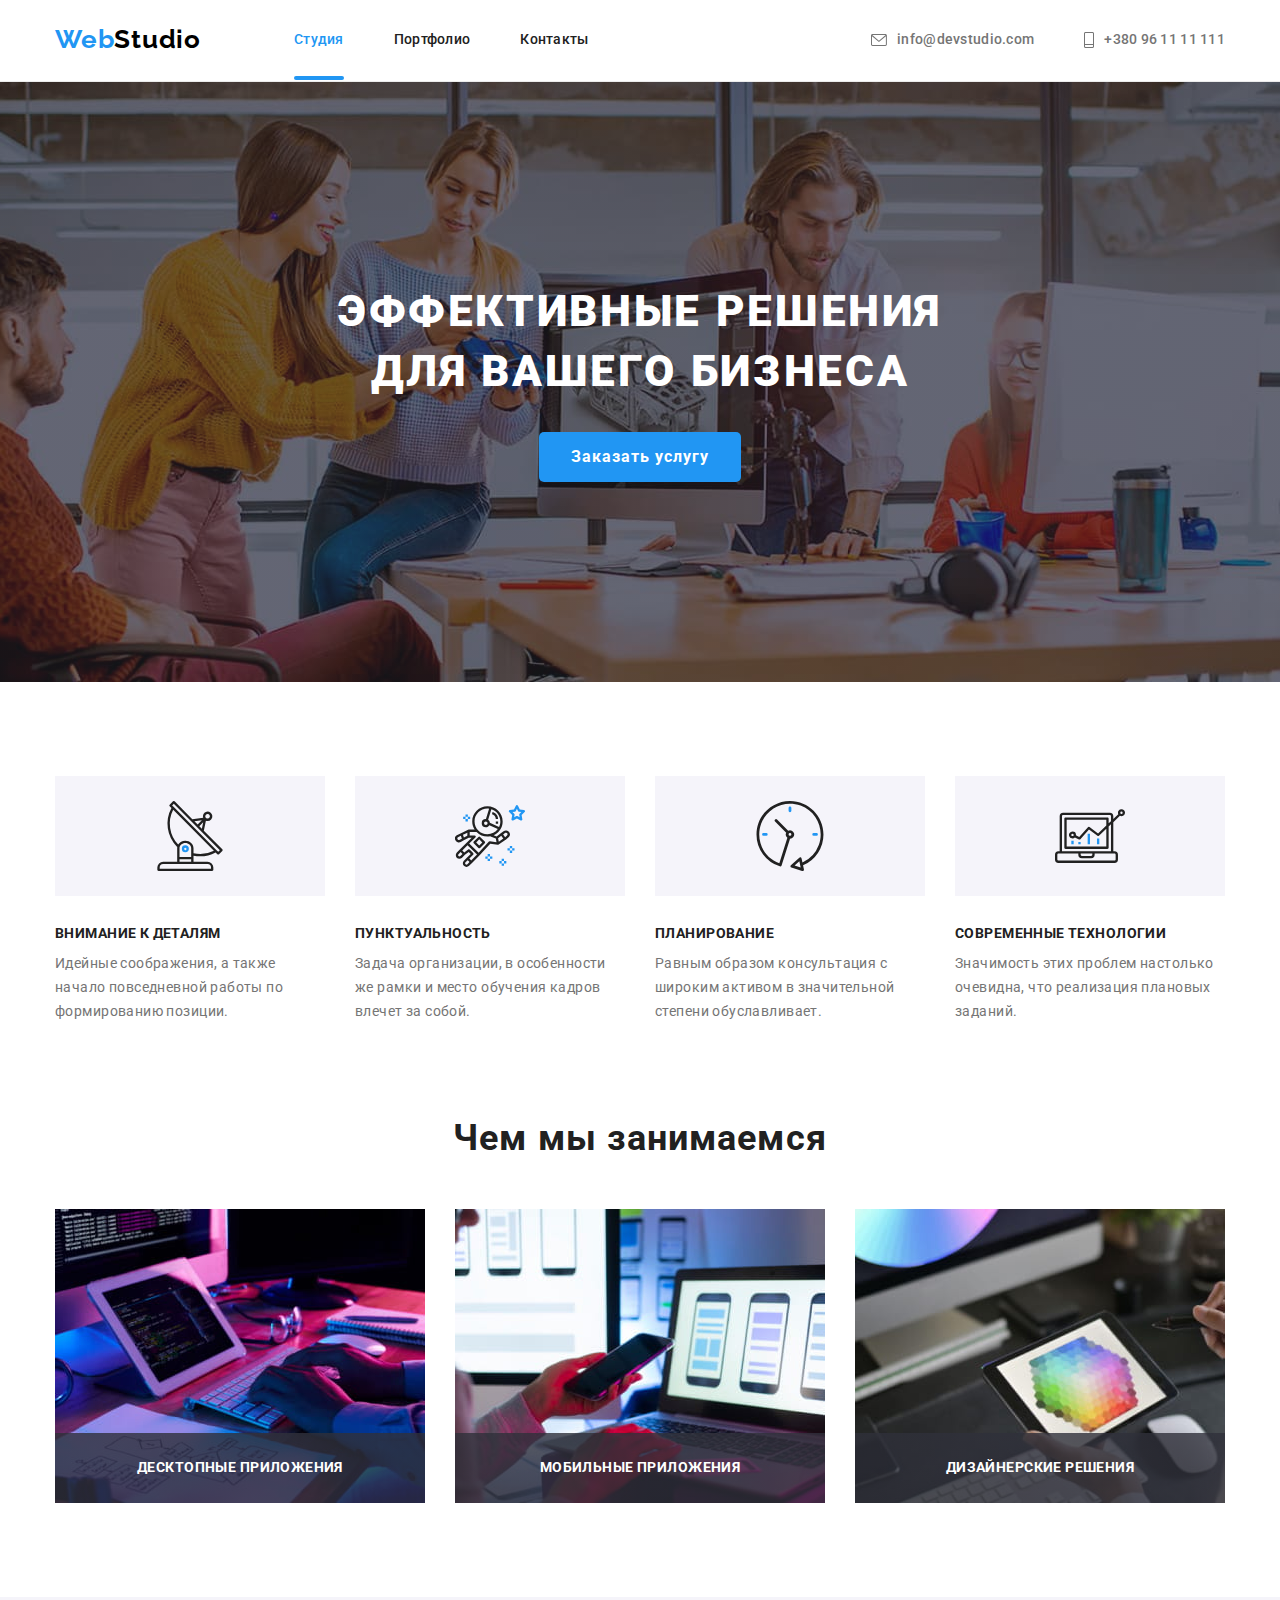
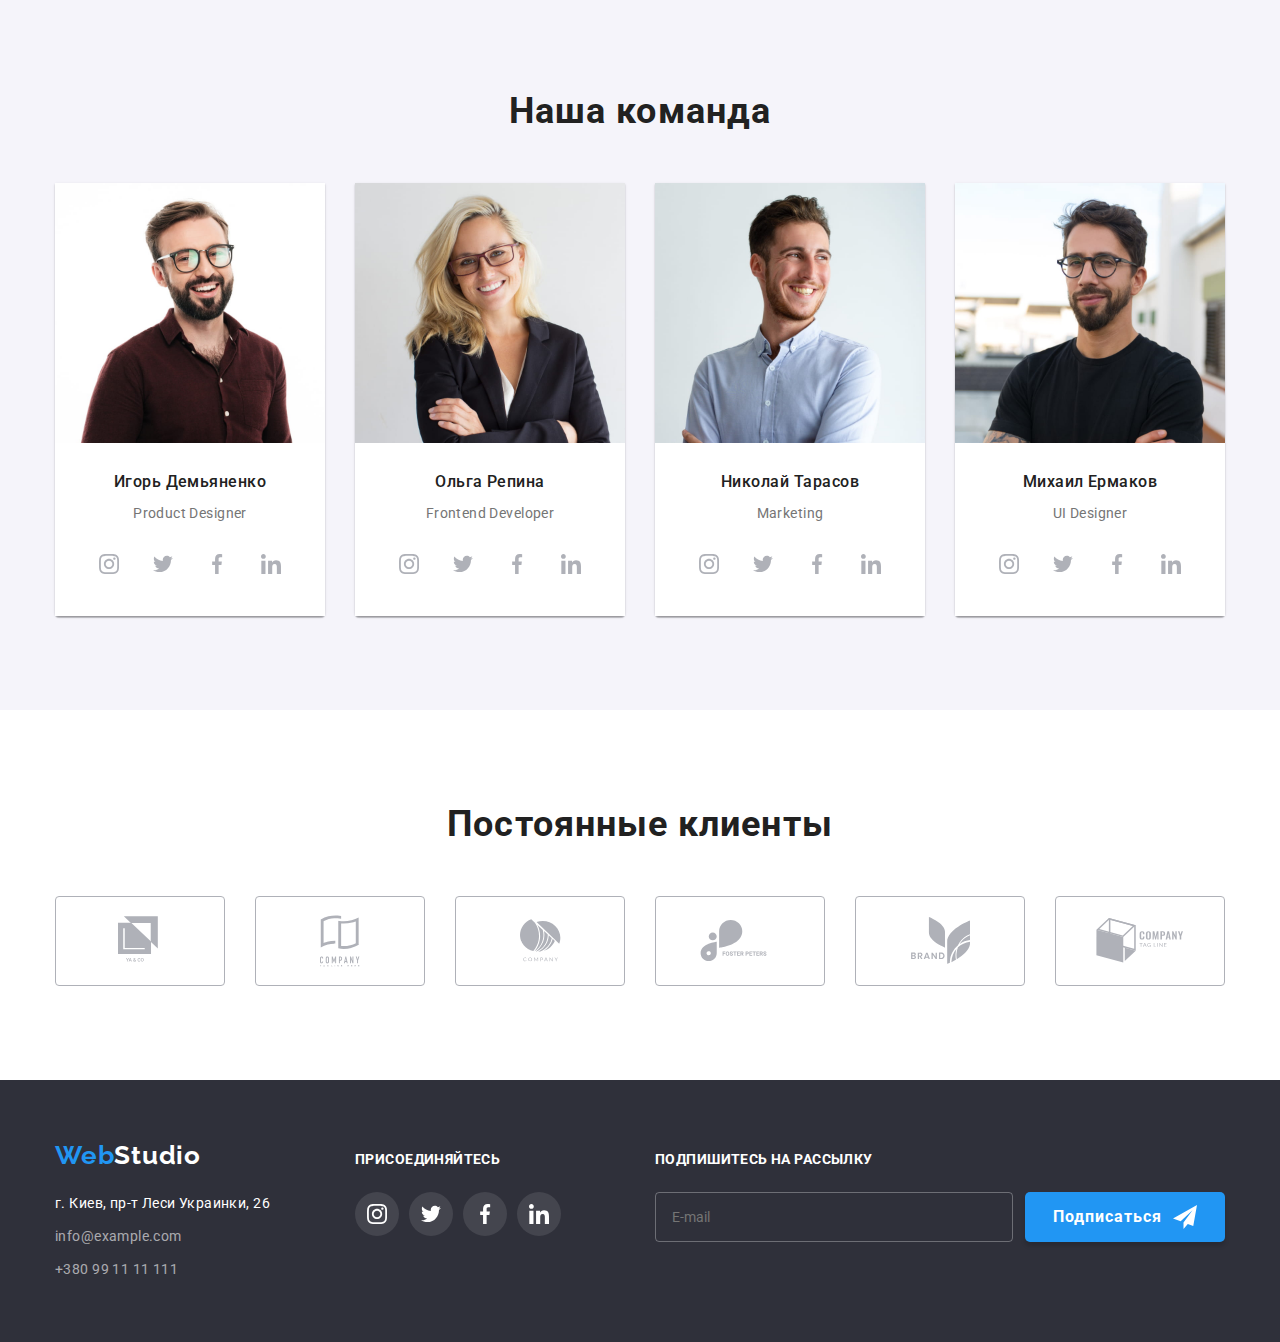
==== index.html @ bf6fe9ce "ДЗ-7" ====
<!DOCTYPE html>
<html lang="ru">
    <head>
        <meta charset="UTF-8" />
        <meta http-equiv="X-UA-Compatible" content="IE=edge" />
        <meta name="viewport" content="width=device-width, initial-scale=1.0" />
        <title>WebStudio</title>
        <link rel="preconnect" href="https://fonts.gstatic.com" />
        <link rel="stylesheet" href="https://fonts.googleapis.com/css2?family=Raleway:wght@700&family=Roboto:wght@400;500;700;900&display=swap" />
        <link rel="stylesheet" href="https://cdnjs.cloudflare.com/ajax/libs/modern-normalize/0.2.0/modern-normalize.min.css" />
        <link rel="stylesheet" href="./css/styles.css" />
    </head>

    <body class="main-content">
        <!--Навигация-->
        <header class="header-line">
            <div class="container">
                <nav class="navigation">
                    <a class="logo-link link" href="./index.html"><span class="blue-logo">Web</span><span class="black-logo">Studio</span></a>
                    <ul class="nav-list list">
                        <li class="nav-item"><a class="nav-link active-studio link" href="./index.html">Студия</a></li>
                        <li class="nav-item"><a class="nav-link link" href="./portfolio.html">Портфолио</a></li>
                        <li class="nav-item"><a class="nav-link link" href="">Контакты</a></li>
                    </ul>
                
                    <ul class="contact-list list">
                        <li class="contact-item"><a class="link icon-link" href="mailto:info@devstudio.com"><svg class="icon-mail"><use href="./css/symbol-defs.svg#icon-mail"></use></svg>info@devstudio.com</a></li>
                        <li class="contact-item"><a class="link icon-link" href="tel:+380961111111"><svg class="icon-tel icon"><use href="./css/symbol-defs.svg#icon-telephone"></use></svg>+380 96 11 11 111</a></li>
                    </ul>
                </nav>
            </div>
        </header>

        <main>
            <!--Герой-->
            <section class="hero-section">
                <div class="container">
                    <h1 class="main-title">
                        ЭФФЕКТИВНЫЕ РЕШЕНИЯ <br />
                        ДЛЯ ВАШЕГО БИЗНЕСА
                    </h1>
                    <button type="button" data-modal-open class="order-button button">Заказать услугу</button>
                </div>
            </section>

            <!--Особенности-->
            <section class="features-section">
                <h2 class="visually-hidden">Особенности</h2>
                <div class="container">                  
                    <ul class="features-list list grid">
                        <li class="grid-item features-item">
                            <h3 class="features-title title">Внимание к деталям</h3>
                            <p>Идейные соображения, а также начало повседневной работы по формированию позиции.</p>
                        </li>
                        <li class="grid-item features-item">
                            <h3 class="features-title title">Пунктуальность</h3>
                            <p>Задача организации, в особенности же рамки и место обучения кадров влечет за собой.</p>
                        </li>
                        <li class="grid-item features-item">
                            <h3 class="features-title title">Планирование</h3>
                            <p>Равным образом консультация с широким активом в значительной степени обуславливает.</p>
                        </li>
                        <li class="grid-item features-item">
                            <h3 class="features-title title">Современные технологии</h3>
                            <p>Значимость этих проблем настолько очевидна, что реализация плановых заданий.</p>
                        </li>
                    </ul>
                </div>
            </section>

            <!--Чем мы занимаемся-->
            <section class="doing-section">
                <div class="container">
                    <div class="doing-block">
                        <h2 class="what-we-do-title title">Чем мы занимаемся</h2>
                        <ul class="about-list list grid">
                            <li class="grid-item about-item">
                                <a href="">
                                    <div class="doing-thumb">
                                        <img src="./images/webstudio/about-1.jpg" alt="рисунок1" width="370" />
                                        <div class="text-thumb">
                                            <p class="text-decor-thumb">десктопные приложения</p>
                                        </div>
                                    </div>
                                </a>
                            </li>
                            <li class="grid-item about-item">
                                <a href="">
                                    <div class="doing-thumb">
                                        <img src="./images/webstudio/about-2.jpg" alt="рисунок2" width="370" />
                                        <div class="text-thumb">
                                            <p class="text-decor-thumb">мобильные приложения</p>
                                        </div>
                                    </div>
                                </a>                               
                            </li>
                            <li class="grid-item about-item">
                                <a href="">
                                    <div class="doing-thumb">
                                        <img src="./images/webstudio/about-3.jpg" alt="рисунок3" width="370" />
                                        <div class="text-thumb">
                                            <p class="text-decor-thumb">дизайнерские решения</p>
                                        </div>
                                    </div>
                                </a>                                
                            </li>
                        </ul>
                    </div>
                </div>
            </section>

            <!--Наша команда-->
            <section class="team-section">
                <div class="container">
                    <div class="team-content">
                        <h2 class="our-team-title title">Наша команда</h2>
                        <ul class="team-list list grid">
                            <li class="grid-item team-item">
                                <img src="./images/webstudio/prod-designer.jpg" alt="Игорь Демьяненко" width="270" />
                                <div class="item-block">
                                    <h3 class="team-title position-title title">Игорь Демьяненко</h3>
                                    <p>Product Designer</p>
                                    <ul class="list team-icon">
                                        <li class="team-icon-item">
                                            <a href="" class="team-icon-link">
                                                <svg class="icon">
                                                    <use href="./css/symbol-defs.svg#icon-instagram"></use>
                                                </svg>
                                            </a>
                                        </li>
                                        <li class="team-icon-item">
                                            <a href="" class="team-icon-link">
                                                <svg class="icon">
                                                    <use href="./css/symbol-defs.svg#icon-twitter"></use>
                                                </svg>
                                            </a>
                                        </li>
                                        <li class="team-icon-item">
                                            <a href="" class="team-icon-link">
                                                <svg class="icon">
                                                    <use href="./css/symbol-defs.svg#icon-facebook"></use>
                                                </svg>
                                            </a>
                                        </li>
                                        <li class="team-icon-item">
                                            <a href="" class="team-icon-link">
                                                <svg class="icon">
                                                    <use href="./css/symbol-defs.svg#icon-linkedin"></use>
                                                </svg>
                                            </a>
                                        </li>
                                    </ul>
                                </div>
                            </li>
                            <li class="grid-item team-item">
                                <img src="./images/webstudio/fronend-dev.jpg" alt="Ольга Репина" width="270" />
                                <div class="item-block">
                                    <h3 class="team-title position-title title">Ольга Репина</h3>
                                    <p>Frontend Developer</p>
                                    <ul class="list team-icon">
                                        <li class="team-icon-item">
                                            <a href="" class="team-icon-link">
                                                <svg class="icon">
                                                    <use href="./css/symbol-defs.svg#icon-instagram"></use>
                                                </svg>
                                            </a>
                                        </li>
                                        <li class="team-icon-item">
                                            <a href="" class="team-icon-link">
                                                <svg class="icon">
                                                    <use href="./css/symbol-defs.svg#icon-twitter"></use>
                                                </svg>
                                            </a>
                                        </li>
                                        <li class="team-icon-item">
                                            <a href="" class="team-icon-link">
                                                <svg class="icon">
                                                    <use href="./css/symbol-defs.svg#icon-facebook"></use>
                                                </svg>
                                            </a>
                                        </li>
                                        <li class="team-icon-item">
                                            <a href="" class="team-icon-link">
                                                <svg class="icon">
                                                    <use href="./css/symbol-defs.svg#icon-linkedin"></use>
                                                </svg>
                                            </a>
                                        </li>
                                    </ul>
                                </div>
                            </li>
                            <li class="grid-item team-item">
                                <img src="./images/webstudio/marketting.jpg" alt="Николай Тарасов" width="270" />
                                <div class="item-block">
                                    <h3 class="team-title position-title title">Николай Тарасов</h3>
                                    <p>Marketing</p>
                                    <ul class="list team-icon">
                                        <li class="team-icon-item">
                                            <a href="" class="team-icon-link">
                                                <svg class="icon">
                                                    <use href="./css/symbol-defs.svg#icon-instagram"></use>
                                                </svg>
                                            </a>
                                        </li>
                                        <li class="team-icon-item">
                                            <a href="" class="team-icon-link">
                                                <svg class="icon">
                                                    <use href="./css/symbol-defs.svg#icon-twitter"></use>
                                                </svg>
                                            </a>
                                        </li>
                                        <li class="team-icon-item">
                                            <a href="" class="team-icon-link">
                                                <svg class="icon">
                                                    <use href="./css/symbol-defs.svg#icon-facebook"></use>
                                                </svg>
                                            </a>
                                        </li>
                                        <li class="team-icon-item">
                                            <a href="" class="team-icon-link">
                                                <svg class="icon">
                                                    <use href="./css/symbol-defs.svg#icon-linkedin"></use>
                                                </svg>
                                            </a>
                                        </li>
                                    </ul>
                                </div>
                            </li>
                            <li class="grid-item team-item">
                                <img src="./images/webstudio/ui-designer.jpg" alt="Михаил Ермаков" width="270" />
                                <div class="item-block">
                                    <h3 class="team-title position-title title">Михаил Ермаков</h3>
                                    <p>UI Designer</p>
                                    <ul class="list team-icon">
                                        <li class="team-icon-item">
                                            <a href="" class="team-icon-link">
                                                <svg class="icon">
                                                    <use href="./css/symbol-defs.svg#icon-instagram"></use>
                                                </svg>
                                            </a>
                                        </li>
                                        <li class="team-icon-item">
                                            <a href="" class="team-icon-link">
                                                <svg class="icon">
                                                    <use href="./css/symbol-defs.svg#icon-twitter"></use>
                                                </svg>
                                            </a>
                                        </li>
                                        <li class="team-icon-item">
                                            <a href="" class="team-icon-link">
                                                <svg class="icon">
                                                    <use href="./css/symbol-defs.svg#icon-facebook"></use>
                                                </svg>
                                            </a>
                                        </li>
                                        <li class="team-icon-item">
                                            <a href="" class="team-icon-link">
                                                <svg class="icon">
                                                    <use href="./css/symbol-defs.svg#icon-linkedin"></use>
                                                </svg>
                                            </a>
                                        </li>
                                    </ul>
                                </div>
                            </li>
                        </ul>
                    </div>
                </div>
            </section>

            <section class="clients-section">
                <div class="container">
                    <h2 class="clients-title title">Постоянные клиенты</h2>
                    <ul class="list clients-icon grid">
                        <li class="clients-icon-item grid-item">
                            <a href="" class="clients-icon-link link">
                                <svg class="icon icon-logo1">
                                    <use href="./css/symbol-defs.svg#icon-logo1"></use>
                                </svg>
                            </a>
                        </li>
                        <li class="clients-icon-item grid-item">
                            <a href="" class="clients-icon-link link">
                                <svg class="icon icon-logo2">
                                    <use href="./css/symbol-defs.svg#icon-logo2"></use>
                                </svg>
                            </a>
                        </li>
                        <li class="clients-icon-item grid-item">
                            <a href="" class="clients-icon-link link">
                                <svg class="icon icon-logo3">
                                    <use href="./css/symbol-defs.svg#icon-logo3"></use>
                                </svg>
                            </a>
                        </li>
                        <li class="clients-icon-item grid-item">
                            <a href="" class="clients-icon-link link">
                                <svg class="icon icon-logo4">
                                    <use href="./css/symbol-defs.svg#icon-logo4"></use>
                                </svg>
                            </a>
                        </li>
                        <li class="clients-icon-item grid-item">
                            <a href="" class="clients-icon-link link">
                                <svg class="icon icon-logo5">
                                    <use href="./css/symbol-defs.svg#icon-logo5"></use>
                                </svg>
                            </a>
                        </li>
                        <li class="clients-icon-item grid-item">
                            <a href="" class="clients-icon-link link">
                                <svg class="icon icon-logo6">
                                    <use href="./css/symbol-defs.svg#icon-logo6"></use>
                                </svg>
                            </a>
                        </li>
                    </ul>
                </div>
            </section>
        </main>

        <!--Подвал сайта-->
        <footer class="footer">
            <div class="container">
                <div class="footer-block-contact footer-grid">
                    <a class="footer-link link" href="./index.html"><span class="blue-logo">Web</span><span
                            class="white-logo">Studio</span></a>
                    <address class="address">г. Киев, пр-т Леси Украинки, 26</address>
                
                    <ul class="footer-contacts list">
                        <li class="item-contact"><a class="link" href="mailto:info@example.com">info@example.com</a></li>
                        <li class="item-contact"><a class="link" href="tel:+380991111111">+380 99 11 11 111</a></li>
                    </ul>
                </div>
                <div class="footer-block-social footer-grid">
                    <p class="footer-paragraph-style">присоединяйтесь</p>
                    <ul class="list team-icon">
                        <li class="team-icon-item">
                            <a href="" class="team-icon-link">
                                <svg class="icon">
                                    <use href="./css/symbol-defs.svg#icon-instagram"></use>
                                </svg>
                            </a>
                        </li>
                        <li class="team-icon-item">
                            <a href="" class="team-icon-link">
                                <svg class="icon">
                                    <use href="./css/symbol-defs.svg#icon-twitter"></use>
                                </svg>
                            </a>
                        </li>
                        <li class="team-icon-item">
                            <a href="" class="team-icon-link">
                                <svg class="icon">
                                    <use href="./css/symbol-defs.svg#icon-facebook"></use>
                                </svg>
                            </a>
                        </li>
                        <li class="team-icon-item">
                            <a href="" class="team-icon-link">
                                <svg class="icon">
                                    <use href="./css/symbol-defs.svg#icon-linkedin"></use>
                                </svg>
                            </a>
                        </li>
                    </ul>
                </div>

                <div class="subscribe-block footer-grid">
                    <form class="form-subscribe"></form>
                    <p class="footer-paragraph-style">Подпишитесь на рассылку</p>
                    <div class="submit-block">
                        <label class="form-label-footer">
                            <input type="email" class="footer-input" name="email" placeholder="E-mail" autocomplete="off" />
                        </label>
                        <button type="submit" class="order-button button">
                            <span>Подписаться</span> <span class="submit-icon"></span>
                        </button>
                    </div>
                </div>
            </div>
        </footer>
        
        <div class="backdrop is-hidden" data-modal>
            <div class="modal modal-button">
                <button class="btn-modal" data-modal-close aria-label="Закрыть">
                    <svg class="btn-icon-close icon">
                        <use href="./css/symbol-defs.svg#icon-closemodal"></use>
                    </svg>
                </button>
        
                <form class="form-request" autocomplete="off">
                    <b class="request-action">Оставьте свои данные, мы вам перезвоним</b>
        
                    <div class="request-input-block">
                        <label class="form-label">
                            <span class="label-text">Имя</span>
        
                            <span class="request-icon-position">
                                <input type="text" class="form-input" />
                                <svg class="icon">
                                    <use href="./css/symbol-defs.svg#icon-person"></use>
                                </svg>
                            </span>
                        </label>
        
                        <label class="form-label">
                            <span class="label-text">Телефон</span>
        
                            <span class="request-icon-position">
                                <input type="tel" class="form-input" />
                                <svg class="icon">
                                    <use href="./css/symbol-defs.svg#icon-phone"></use>
                                </svg>
                            </span>
                        </label>
        
                        <label class="form-label">
                            <span class="label-text">Почта</span>
        
                            <span class="request-icon-position">
                                <input type="email" class="form-input" />
                                <svg class="icon">
                                    <use href="./css/symbol-defs.svg#icon-email"></use>
                                </svg>
                            </span>
                        </label>
        
                        <label class="form-label">
                            <span class="label-text">Комментарий</span>
        
                            <textarea name="comment" class="form-area" rows="8" placeholder="Введите текст"></textarea>
                        </label>
                    </div>
        
                    <label class="form-label-terms">
                        <input class="checkbox" type="checkbox" name="terms" />
                        <span class="custom-icon"></span>
                        <span class="terms-span">Соглашаюсь с рассылкой и принимаю</span>
                        <a class="terms-link" href="">Условия договора</a>
                    </label>
        
                    <label class="form-label-button">
                        <button type="submit" class="order-button button">Отправить</button>
                    </label>
                </form>
            </div>
        </div>
        <script src="./js/modal.js"></script>
    </body>
</html>
---- css/styles.css ----
:root {
  --main-text-color: #757575;
  --title-color: #212121;
  --bg-color: #2f303a;
  --bg-button-color: #f5f4fa;
  --white-color: #ffffff;
  --link-color: #2196f3;
  --submit-color: #188ce8;
  --logo-black: #000000;
  --examples-border-color: #eeeeee;
  --clients-border-color: #afb1b8;
  --grid-item: 1;
  --transition-transform: 250ms cubic-bezier(0.4, 0, 0.2, 1);
  --transition-whole: 250ms cubic-bezier(0.4, 0, 0.2, 1);
}

html {
  box-sizing: border-box;
}

*,
*::before,
*::after {
  box-sizing: inherit;
}

body {
  font-weight: 400;
  font-family: 'Roboto', sans-serif;
  font-size: 14px;
  line-height: 1.71;
  letter-spacing: 0.03em;
  color: var(--main-text-color);
}

h1,
h2,
h3,
h4,
h5,
h6,
p {
  margin-top: 0;
}

ul {
  margin-top: 0;
  margin-bottom: 0;
  padding-inline-start: 0;
}

p {
  margin-bottom: 0px;
}

img {
  display: block;
  max-width: 100%;
  height: auto;
}

address {
  font-style: normal;
  color: var(--white-color);
}

.visually-hidden {
  position: absolute !important;
  clip: rect(1px 1px 1px 1px);
  clip: rect(1px, 1px, 1px, 1px);
  padding: 0 !important;
  border: 0 !important;
  height: 1px !important;
  width: 1px !important;
  overflow: hidden;
}

.link {
  text-decoration: none;
  color: inherit;
  transition: color var(--transition-whole);
}

.examples-link {
  display: block;
  text-decoration: none;
  color: inherit;
}

.link:hover,
.link:focus {
  color: var(--link-color);
}

.buttons-portfolio:hover,
.buttons-portfolio:focus {
  background-color: var(--link-color);
  color: var(--white-color);
  box-shadow: 0px 3px 1px rgba(0, 0, 0, 0.1), 0px 1px 2px rgba(0, 0, 0, 0.08), 0px 2px 2px rgba(0, 0, 0, 0.12);
}

.container {
  width: 1200px;
  padding-right: 15px;
  padding-left: 15px;
  margin-right: auto;
  margin-left: auto;
}

.grid {
  display: flex;
  flex-wrap: wrap;
  margin-left: -30px;
  margin-top: -30px;
}

.grid-item {
  flex-basis: calc((100% - 30px * var(--grid-item)) / var(--grid-item));
  margin-left: 30px;
  margin-top: 30px;
}

.nav-list {
  font-weight: 500;
  line-height: 1.14;
  letter-spacing: 0.02em;
  color: var(--title-color);
}

.active-studio {
  color: var(--link-color);
}

.active-portfolio {
  color: var(--link-color);
}

.main-title {
  display: block;
  margin-bottom: 0px;
  margin-bottom: 30px;
  font-weight: 900;
  font-size: 44px;
  line-height: 1.36;
  text-align: center;
  letter-spacing: 0.06em;
  color: var(--white-color);
}

.what-we-do-title,
.our-team-title,
.clients-title {
  display: block;
  margin-bottom: 50px;
  font-weight: 700;
  font-size: 36px;
  line-height: 1.16;
  text-align: center;
  letter-spacing: 0.03em;
}

.features-title {
  text-transform: uppercase;
  margin-bottom: 10px;
  font-size: 14px;
  font-weight: 700;
  line-height: 1.14;
  letter-spacing: 0.03em;
}

.features-item::before {
  display: block;
  content: '';
  height: 120px;
  background-size: contain;
  background-repeat: no-repeat;
  background-position: center;
  background-size: 70px 70px;
  background-color: var(--bg-button-color);
  margin-bottom: 30px;
}

.features-item:nth-child(1)::before {
  background-image: url(../images/svg/antenna.svg);
}

.features-item:nth-child(2)::before {
  background-image: url(../images/svg/astronaut.svg);
}

.features-item:nth-child(3)::before {
  background-image: url(../images/svg/clock.svg);
}

.features-item:nth-child(4)::before {
  background-image: url(../images/svg/diagram.svg);
}

.team-title {
  margin-bottom: 10px;
  font-weight: 500;
  font-size: 16px;
  line-height: 1.18;
  letter-spacing: 0.03em;
}

.examples-title {
  margin-bottom: 4px;
  font-weight: 700;
  font-size: 18px;
  line-height: 2;
  letter-spacing: 0.06em;
}

.title {
  color: var(--title-color);
}

.element-style {
  font-size: 16px;
  line-height: 30px;
  letter-spacing: 0.03em;
}

.button {
  font-weight: 500;
  font-size: 16px;
  line-height: 1.87;
  text-align: center;
  letter-spacing: 0.06em;
  background-color: var(--bg-button-color);
  border-style: none;
  border-radius: 5px;
  font-family: inherit;
  cursor: pointer;
  border: none;
  transition: box-shadow var(--transition-whole), background-color var(--transition-whole);
}

.navigation {
  display: flex;
  align-items: center;
}

.logo-link {
  display: block;
  margin-right: 93px;
  padding-top: 24px;
  padding-bottom: 25px;
}

.nav-list {
  display: flex;
  align-items: baseline;
}

.nav-item:not(:last-child) {
  margin-right: 50px;
}

.nav-item .link {
  position: relative;
  padding-top: 32px;
  padding-bottom: 32px;
  display: flex;
  margin-bottom: 0px;
}

.header-line {
  position: relative;
  border-bottom: 1px solid #ececec;
}

.nav-link-line::after {
  position: absolute;
  display: flex;
  background-color: var(--link-color);
  content: '';
  left: 0;
  bottom: 0;
  width: 100%;
  height: 4px;
  border-radius: 2px;
  transform: scaleX(0);
  transition: var(--transition-transform);
}

.nav-link-line:hover::after,
.nav-link-line:focus::after {
  transform: scaleX(1);
}

.active-studio::after {
  position: absolute;
  display: flex;
  background-color: var(--link-color);
  content: '';
  left: 0;
  bottom: 0;
  width: 100%;
  height: 4px;
  border-radius: 2px;
}

.active-portfolio::after {
  position: absolute;
  display: flex;
  background-color: var(--link-color);
  content: '';
  left: 0;
  bottom: 0;
  width: 100%;
  height: 4px;
  border-radius: 2px;
}

.contact-list {
  display: flex;
  margin-left: auto;
  align-items: center;
  font-weight: 500;
}

.icon {
  transition: fill var(--transition-whole);
}

.icon-link {
  display: flex;
  align-items: center;
  border: none;
  padding: 32px 0;
  font-weight: 500;
  line-height: 1.14;
  letter-spacing: 0.02em;
}

.icon-link:hover,
.icon-link:focus {
  stroke: currentColor;
}

.icon-mail {
  width: 16px;
  height: 12px;
  margin-right: 10px;
  fill: currentColor;
}

.icon-tel {
  width: 10px;
  height: 16px;
  margin-right: 10px;
  fill: currentColor;
}

.contact-item:not(:last-child) {
  margin-right: 50px;
}

.order-button {
  display: inline-block;
  min-width: 200px;
  padding: 10px 32px;
  background-color: var(--link-color);
  color: var(--white-color);
  font-weight: 700;
}

.order-button:hover,
.order-button:focus {
  background-color: var(--submit-color);
}

.buttons-portfolio {
  font-weight: 500;
  min-width: 73px;
  max-height: 38px;
  padding: 6px 22px;
}

.hero-section {
  padding-top: 200px;
  padding-bottom: 200px;
  max-width: 1600px;
  height: 600px;
  text-align: center;
  background-color: var(--bg-color);
  background-image: linear-gradient(rgba(47, 48, 58, 0.4), rgba(47, 48, 58, 0.4)),
    url('../images/webstudio/heroback.jpg');
  background-repeat: no-repeat;
  background-size: cover;
  background-position: center;
  margin: 0 auto;
}

.features-section {
  padding-top: 94px;
}

.features-item {
  --grid-item: 4;
}

.doing-section {
  padding-top: 94px;
  padding-bottom: 94px;
}

.doing-thumb {
  position: relative;
}

.text-thumb {
  position: absolute;
  bottom: 0;
  display: flex;
  justify-content: center;
  align-items: center;
  background-image: linear-gradient(to right, rgba(47, 48, 58, 0.8), rgba(47, 48, 58, 0.8));
  width: 370px;
  height: 70px;
}

.text-decor-thumb {
  font-weight: 700;
  color: var(--white-color);
  text-transform: uppercase;
}

.about-item {
  --grid-item: 3;
}

.team-section {
  padding-top: 94px;
  padding-bottom: 94px;
  background-color: var(--bg-button-color);
}

.team-section .team-icon-link {
  fill: var(--clients-border-color);
}

.team-icon {
  margin-top: 16px;
  display: flex;
}

.team-icon-link .icon {
  width: 20px;
  height: 20px;
}

.team-icon-link {
  display: flex;
  border-radius: 50%;
  justify-content: center;
  align-items: center;
  width: 44px;
  height: 44px;
  transition: background-color var(--transition-whole);
}

.team-icon-link:hover,
.team-icon-link:focus {
  background-color: var(--link-color);
}

.team-icon-link:hover .icon,
.team-icon-link:focus .icon {
  fill: var(--white-color);
}

.team-icon-item:not(:last-child) {
  margin-right: 10px;
}

.team-list {
  text-align: center;
}

.team-item {
  box-shadow: 0px 1px 3px rgba(0, 0, 0, 0.12), 0px 1px 1px rgba(0, 0, 0, 0.14), 0px 2px 1px rgba(0, 0, 0, 0.2);
  border-radius: 0px 0px 4px 4px;
  --grid-item: 4;
}

.item-block {
  padding: 30px 32px;
  background-color: var(--white-color);
}

.clients-section {
  padding-top: 94px;
  padding-bottom: 94px;
}

.clients-icon-item {
  --grid-item: 6;
}

.clients-icon-link {
  display: flex;
  color: var(--clients-border-color);
  border: 1px solid var(--clients-border-color);
  border-radius: 4px;
  width: 170px;
  height: 90px;
  align-items: center;
  justify-content: center;
}

.clients-icon-link:hover,
.clients-icon-link:focus {
  border: 1px solid var(--link-color);
}

.clients-icon-link .icon {
  fill: currentColor;
}

.clients-icon-link .icon-logo1 {
  width: 44px;
  height: 49px;
}

.clients-icon-link .icon-logo2 {
  width: 40px;
  height: 52px;
}

.clients-icon-link .icon-logo3 {
  width: 41px;
  height: 43px;
}

.clients-icon-link .icon-logo4 {
  width: 80px;
  height: 42px;
}

.clients-icon-link .icon-logo5 {
  width: 59px;
  height: 47px;
}

.clients-icon-link .icon-logo6 {
  width: 88px;
  height: 45px;
}

.footer-social-icon .icon {
  font: var(--white-color);
}

.footer-link {
  display: block;
  margin-bottom: 20px;
}

.address {
  display: block;
  margin-bottom: 9px;
}

footer {
  padding-top: 60px;
  padding-bottom: 60px;
  background-color: var(--bg-color);
}

.footer-contacts {
  font-weight: 400;
  display: block;
  margin-left: auto;
  align-items: center;
  color: rgba(255, 255, 255, 0.6);
}

.footer-paragraph-style {
  color: var(--white-color);
  font-weight: 700;
  text-transform: uppercase;
  margin-bottom: 20px;
}

.item-contact:not(:last-child) {
  display: block;
  margin-bottom: 9px;
}

.team-icon a {
  color: var(--white-color);
}

footer .team-icon-link {
  background-color: rgba(255, 255, 255, 0.1);
}

footer .team-icon-link:hover,
footer .team-icon-link:focus {
  background-color: var(--link-color);
}

footer .team-icon-link .icon {
  fill: currentColor;
}

.portfolio-section {
  padding-top: 94px;
  padding-bottom: 94px;
}

.portfolio-list {
  display: flex;
  justify-content: center;
  padding-bottom: 50px;
}

.buttons-item:not(:last-child) {
  margin-right: 8px;
}

.examples-item {
  --grid-item: 3;
}

.footer .container {
  display: flex;
  justify-content: space-between;
  align-items: baseline;
}

.footer-grid {
  flex-basis: calc((50% - 45px) / 2);
}

.footer-grid:last-child {
  flex-basis: calc(50% - 15px);
}

.footer-input {
  width: 358px;
  height: 50px;
  padding: 15px 16px;
  border: 1px solid rgba(255, 255, 255, 0.3);
  border-radius: 4px;
  color: var(--white-color);
  background-color: transparent;
}

footer .button {
  position: relative;
  text-align: start;
  padding: 10px 28px;
  box-shadow: 0px 4px 4px rgba(0, 0, 0, 0.15);
}

.submit-icon {
  position: absolute;
  width: 24px;
  height: 24px;
  top: 50%;
  right: 8%;
  transform: translate(-50%, -50%);
  fill: var(--white-color);
  background-image: url(../images/svg/send.svg);
}

.submit-block {
  display: flex;
  justify-content: space-between;
}

.examples-item:hover,
.examples-link:focus {
  box-shadow: 0px 1px 1px rgba(0, 0, 0, 0.12), 0px 4px 4px rgba(0, 0, 0, 0.06), 1px 4px 6px rgba(0, 0, 0, 0.16);
}

.examples-item-block {
  padding: 20px 24px;
  border-left: 1px solid var(--examples-border-color);
  border-right: 1px solid var(--examples-border-color);
  border-bottom: 1px solid var(--examples-border-color);
}

.blue-logo,
.black-logo,
.white-logo {
  font-family: 'Raleway', sans-serif;
  font-weight: 700;
  font-size: 26px;
  line-height: 1.19;
  letter-spacing: 0.03em;
  color: var(--link-color);
}

.black-logo {
  color: var(--logo-black);
}

.white-logo {
  color: var(--white-color);
}

.backdrop {
  position: fixed;
  z-index: 3;

  top: 0;
  left: 0;
  width: 100%;
  height: 100%;
  background-color: rgba(0, 0, 0, 0.2);

  transition: opacity var(--transition-whole);
}

.backdrop {
  position: fixed;
  z-index: 3;

  top: 0;
  left: 0;
  width: 100%;
  height: 100%;
  background-color: rgba(0, 0, 0, 0.2);

  transition: opacity var(--transition-whole);
}

.backdrop.is-hidden {
  opacity: 0;
  pointer-events: none;
}

.modal {
  position: absolute;
  top: 50%;
  left: 50%;
  transform: translate(-50%, -50%);
  min-height: 581px;
  max-width: 528px;
  padding: 40px 40px;
  border-radius: 4px;
  background-color: var(--white-color);
}

.btn-modal {
  position: absolute;

  top: 8px;
  right: 8px;
  width: 30px;
  height: 30px;
  border-radius: 50%;
  background: var(--white-color);
  border: 1px solid rgba(0, 0, 0, 0.1);

  transform: scale(1);
  transition: var(--transition-transform);
}

.btn-icon-close {
  fill: var(--title-color);
}

.btn-icon-close {
  position: absolute;
  width: 18px;
  height: 18px;
  top: 50%;
  left: 50%;
  transform: translate(-50%, -50%);
}

.btn-modal:hover,
.btn-modal:focus {
  transform: scale(1.15);
  /* border: 1px solid rgb(33, 150, 243, 0.5); */
}

.btn-modal:hover .icon,
.btn-modal-close:focus .icon {
  fill: var(--link-color);
}

.form-label {
  position: relative;
  display: flex;
  flex-direction: column;
}

.form-label:not(:last-child) {
  margin-bottom: 10px;
}

.form-label:last-child {
  margin-bottom: 20px;
}

.form-label {
  font-size: 12px;
  line-height: 1.16;
  letter-spacing: 0.01em;
}

.label-text {
  display: inline-block;
  margin-bottom: 4px;
}

.form-input:hover,
.form-input:focus {
  border-color: var(--link-color);
}

.form-input:hover + .icon,
.form-input:focus + .icon {
  fill: var(--link-color);
}

.form-area::placeholder {
  color: rgba(117, 117, 117, 0.5);
}

.form-area:hover,
.form-area:focus {
  border-color: var(--link-color);
}

.request-action {
  display: inline-block;
  margin-bottom: 12px;
  font-size: 20px;
  line-height: 1.15;
  color: var(--title-color);
}

.request-icon-position {
  position: relative;
}

.form-input {
  position: relative;
  width: 100%;
  height: 40px;
  padding-left: 42px;
  border: 1px solid rgba(33, 33, 33, 0.2);
  border-radius: 4px;
  outline: none;
}

.form-area {
  width: 100%;
  resize: none;
  padding: 12px 16px;
  border: 1px solid rgba(33, 33, 33, 0.2);
  border-radius: 4px;
  outline: none;
}

.form-label-terms {
  display: flex;
  justify-content: center;
  margin-bottom: 30px;
  align-items: center;
}

.terms-link {
  color: var(--link-color);
  margin-left: 5px;
}

.checkbox {
  -webkit-appearance: none;
  -moz-appearance: none;
  appearance: none;
}

.terms-span {
  margin-left: 5px;
}

.custom-icon {
  display: inline-block;
  cursor: pointer;
  width: 16px;
  height: 15px;
  border: 2px solid var(--title-color);
  border-radius: 4px;
}

.checkbox:checked + .custom-icon {
  border-color: var(--link-color);
  background-color: var(--link-color);
  background-image: url(../images/svg/check.svg);
  background-size: contain;
  background-origin: border-box;
}

.checkbox:focus + .custom-icon {
  border-color: var(--link-color);
}

.form-label-button {
  display: flex;
  justify-content: center;
}

.form-request .icon {
  position: absolute;
  top: 50%;
  left: 14px;
  width: 18px;
  height: 18px;
  transform: translateY(-50%);
}

.examples-overlay {
  position: relative;
  width: 370px;
  height: 294px;
  overflow: hidden;
}

.examples-overlay .text-examples {
  position: absolute;

  top: 50%;
  left: 50%;
  transform: translate(-50%, -50%);

  display: inline-block;
  width: 322px;

  font-size: 18px;
  line-height: 1.56;
  letter-spacing: 0.03em;
  text-align: start;
  color: var(--white-color);
}

.item-examples-overlay {
  position: absolute;
  width: 100%;
  height: 100%;
  background-color: rgba(33, 150, 243, 0.9);
  opacity: 0;
  transform: translateY(0);
  transition: var(--transition-transform);
}

.examples-link:focus .item-examples-overlay,
.examples-link:hover .item-examples-overlay {
  transform: translateY(-100%);
  opacity: 1;
}

.list {
  list-style: none;
}
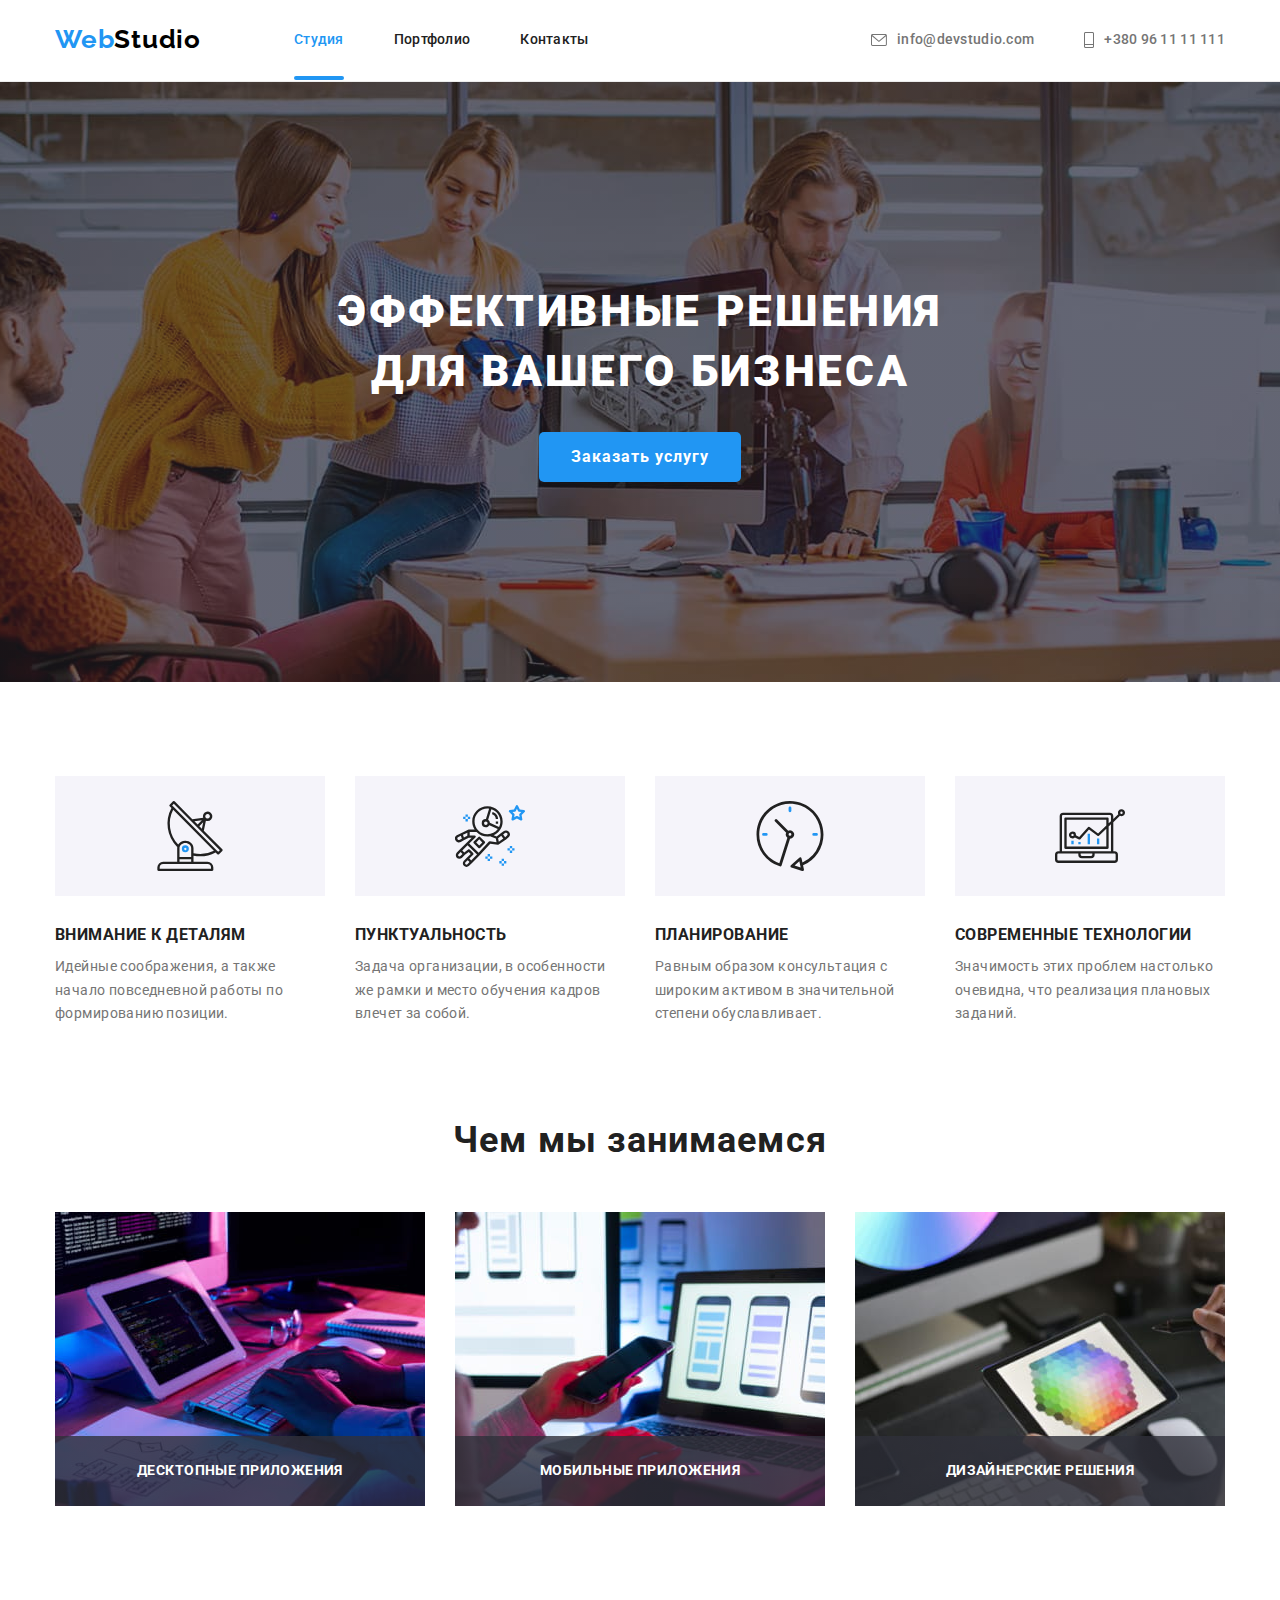
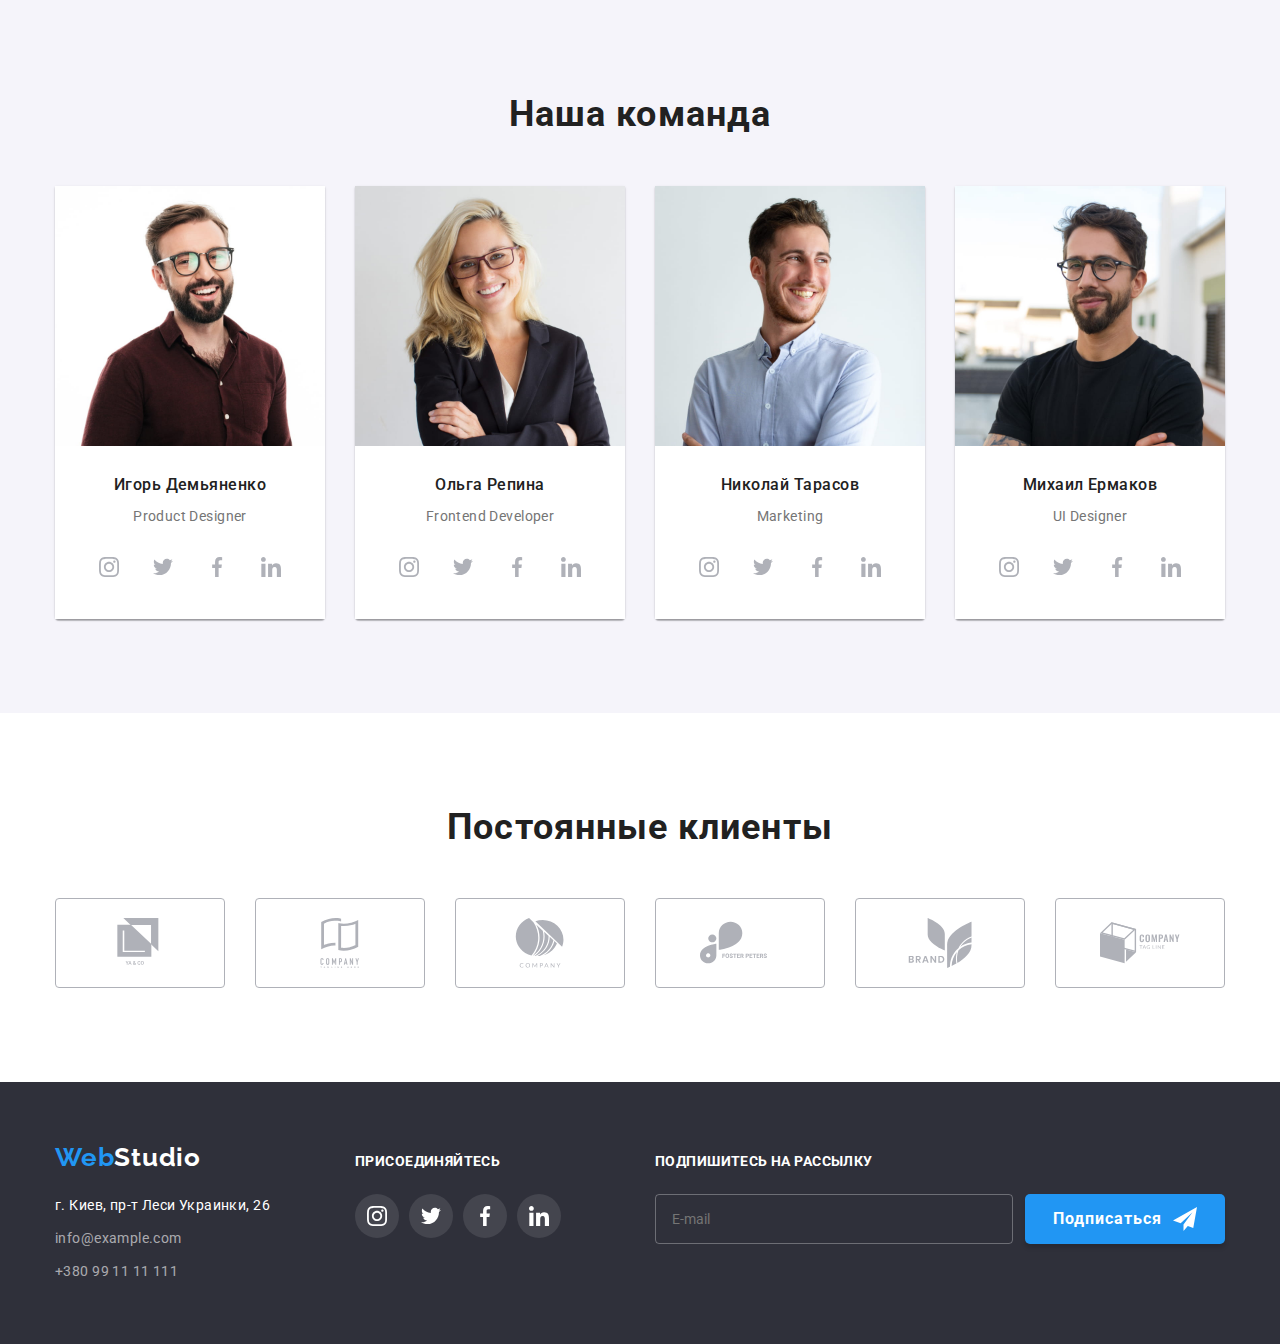
==== commit 8055e0e6: "ДЗ-7" ====
--- a/index.html
+++ b/index.html
@@ -12,56 +12,60 @@
     </head>
 
     <body class="main-content">
+        
         <!--Навигация-->
+
         <header class="header-line">
             <div class="container">
                 <nav class="navigation">
-                    <a class="logo-link link" href="./index.html"><span class="blue-logo">Web</span><span class="black-logo">Studio</span></a>
+                    <a class="logo navigation__logo link" href="./index.html"><span class="logo__label logo__label--blue">Web</span><span class="logo__label logo__label--black">Studio</span></a>
                     <ul class="nav-list list">
-                        <li class="nav-item"><a class="nav-link active-studio link" href="./index.html">Студия</a></li>
-                        <li class="nav-item"><a class="nav-link link" href="./portfolio.html">Портфолио</a></li>
-                        <li class="nav-item"><a class="nav-link link" href="">Контакты</a></li>
+                        <li class="nav-list__item"><a class="nav-list__link nav-list__link--blue nav-list__link--active link" href="./index.html">Студия</a></li>
+                        <li class="nav-list__item"><a class="nav-list__link nav-list__line link" href="./portfolio.html">Портфолио</a></li>
+                        <li class="nav-list__item"><a class="nav-list__link nav-list__line link" href="">Контакты</a></li>
                     </ul>
                 
                     <ul class="contact-list list">
-                        <li class="contact-item"><a class="link icon-link" href="mailto:info@devstudio.com"><svg class="icon-mail"><use href="./css/symbol-defs.svg#icon-mail"></use></svg>info@devstudio.com</a></li>
-                        <li class="contact-item"><a class="link icon-link" href="tel:+380961111111"><svg class="icon-tel icon"><use href="./css/symbol-defs.svg#icon-telephone"></use></svg>+380 96 11 11 111</a></li>
+                        <li class="contact-list__item"><a class="link contact-list__icon" href="mailto:info@devstudio.com"><svg class="contact-list__mail"><use href="./css/symbol-defs.svg#icon-mail"></use></svg>info@devstudio.com</a></li>
+                        <li class="contact-list__item"><a class="link contact-list__icon" href="tel:+380961111111"><svg class="contact-list__tel icon"><use href="./css/symbol-defs.svg#icon-telephone"></use></svg>+380 96 11 11 111</a></li>
                     </ul>
                 </nav>
             </div>
         </header>
 
-        <main>
-            <!--Герой-->
-            <section class="hero-section">
+        <!--Герой-->
+        
+        <main>          
+            <section class="hero">
                 <div class="container">
-                    <h1 class="main-title">
+                    <h1 class="hero__title">
                         ЭФФЕКТИВНЫЕ РЕШЕНИЯ <br />
                         ДЛЯ ВАШЕГО БИЗНЕСА
                     </h1>
-                    <button type="button" data-modal-open class="order-button button">Заказать услугу</button>
+                    <button type="button" data-modal-open class="button">Заказать услугу</button>
                 </div>
             </section>
 
             <!--Особенности-->
-            <section class="features-section">
+
+            <section class="features">
                 <h2 class="visually-hidden">Особенности</h2>
                 <div class="container">                  
-                    <ul class="features-list list grid">
-                        <li class="grid-item features-item">
-                            <h3 class="features-title title">Внимание к деталям</h3>
+                    <ul class="features__list list grid">
+                        <li class="grid-item features__item">
+                            <h3 class="features__title">Внимание к деталям</h3>
                             <p>Идейные соображения, а также начало повседневной работы по формированию позиции.</p>
                         </li>
-                        <li class="grid-item features-item">
-                            <h3 class="features-title title">Пунктуальность</h3>
+                        <li class="grid-item features__item">
+                            <h3 class="features__title">Пунктуальность</h3>
                             <p>Задача организации, в особенности же рамки и место обучения кадров влечет за собой.</p>
                         </li>
-                        <li class="grid-item features-item">
-                            <h3 class="features-title title">Планирование</h3>
+                        <li class="grid-item features__item">
+                            <h3 class="features__title">Планирование</h3>
                             <p>Равным образом консультация с широким активом в значительной степени обуславливает.</p>
                         </li>
-                        <li class="grid-item features-item">
-                            <h3 class="features-title title">Современные технологии</h3>
+                        <li class="grid-item features__item">
+                            <h3 class="features__title">Современные технологии</h3>
                             <p>Значимость этих проблем настолько очевидна, что реализация плановых заданий.</p>
                         </li>
                     </ul>
@@ -69,247 +73,245 @@
             </section>
 
             <!--Чем мы занимаемся-->
-            <section class="doing-section">
+
+            <section class="doing">
                 <div class="container">
-                    <div class="doing-block">
-                        <h2 class="what-we-do-title title">Чем мы занимаемся</h2>
-                        <ul class="about-list list grid">
-                            <li class="grid-item about-item">
-                                <a href="">
-                                    <div class="doing-thumb">
-                                        <img src="./images/webstudio/about-1.jpg" alt="рисунок1" width="370" />
-                                        <div class="text-thumb">
-                                            <p class="text-decor-thumb">десктопные приложения</p>
-                                        </div>
-                                    </div>
-                                </a>
-                            </li>
-                            <li class="grid-item about-item">
-                                <a href="">
-                                    <div class="doing-thumb">
-                                        <img src="./images/webstudio/about-2.jpg" alt="рисунок2" width="370" />
-                                        <div class="text-thumb">
-                                            <p class="text-decor-thumb">мобильные приложения</p>
-                                        </div>
-                                    </div>
-                                </a>                               
-                            </li>
-                            <li class="grid-item about-item">
-                                <a href="">
-                                    <div class="doing-thumb">
-                                        <img src="./images/webstudio/about-3.jpg" alt="рисунок3" width="370" />
-                                        <div class="text-thumb">
-                                            <p class="text-decor-thumb">дизайнерские решения</p>
-                                        </div>
-                                    </div>
-                                </a>                                
-                            </li>
-                        </ul>
-                    </div>
+                    <h2 class="title">Чем мы занимаемся</h2>
+
+                    <ul class="thumb list grid">
+                        <li class="grid-item thumb__item">
+                            <div class="thumb__wrapper">
+                                <img src="./images/webstudio/about-1.jpg" alt="рисунок1" width="370" />
+                                <div class="thumb__block">
+                                    <p class="thumb__label">десктопные приложения</p>
+                                </div>
+                            </div>
+                        </li>
+                        <li class="grid-item thumb__item">
+                            <div class="thumb__wrapper">
+                                <img src="./images/webstudio/about-2.jpg" alt="рисунок2" width="370" />
+                                <div class="thumb__block">
+                                    <p class="thumb__label">мобильные приложения</p>
+                                </div>
+                            </div>
+                        </li>
+                        <li class="grid-item thumb__item">
+                            <div class="thumb__wrapper">
+                                <img src="./images/webstudio/about-3.jpg" alt="рисунок3" width="370" />
+                                <div class="thumb__block">
+                                    <p class="thumb__label">дизайнерские решения</p>
+                                </div>
+                            </div>
+                        </li>
+                    </ul>
                 </div>
             </section>
 
             <!--Наша команда-->
-            <section class="team-section">
+
+            <section class="team">
                 <div class="container">
-                    <div class="team-content">
-                        <h2 class="our-team-title title">Наша команда</h2>
-                        <ul class="team-list list grid">
-                            <li class="grid-item team-item">
-                                <img src="./images/webstudio/prod-designer.jpg" alt="Игорь Демьяненко" width="270" />
-                                <div class="item-block">
-                                    <h3 class="team-title position-title title">Игорь Демьяненко</h3>
-                                    <p>Product Designer</p>
-                                    <ul class="list team-icon">
-                                        <li class="team-icon-item">
-                                            <a href="" class="team-icon-link">
-                                                <svg class="icon">
-                                                    <use href="./css/symbol-defs.svg#icon-instagram"></use>
-                                                </svg>
-                                            </a>
-                                        </li>
-                                        <li class="team-icon-item">
-                                            <a href="" class="team-icon-link">
-                                                <svg class="icon">
-                                                    <use href="./css/symbol-defs.svg#icon-twitter"></use>
-                                                </svg>
-                                            </a>
-                                        </li>
-                                        <li class="team-icon-item">
-                                            <a href="" class="team-icon-link">
-                                                <svg class="icon">
-                                                    <use href="./css/symbol-defs.svg#icon-facebook"></use>
-                                                </svg>
-                                            </a>
-                                        </li>
-                                        <li class="team-icon-item">
-                                            <a href="" class="team-icon-link">
-                                                <svg class="icon">
-                                                    <use href="./css/symbol-defs.svg#icon-linkedin"></use>
-                                                </svg>
-                                            </a>
-                                        </li>
-                                    </ul>
-                                </div>
-                            </li>
-                            <li class="grid-item team-item">
-                                <img src="./images/webstudio/fronend-dev.jpg" alt="Ольга Репина" width="270" />
-                                <div class="item-block">
-                                    <h3 class="team-title position-title title">Ольга Репина</h3>
-                                    <p>Frontend Developer</p>
-                                    <ul class="list team-icon">
-                                        <li class="team-icon-item">
-                                            <a href="" class="team-icon-link">
-                                                <svg class="icon">
-                                                    <use href="./css/symbol-defs.svg#icon-instagram"></use>
-                                                </svg>
-                                            </a>
-                                        </li>
-                                        <li class="team-icon-item">
-                                            <a href="" class="team-icon-link">
-                                                <svg class="icon">
-                                                    <use href="./css/symbol-defs.svg#icon-twitter"></use>
-                                                </svg>
-                                            </a>
-                                        </li>
-                                        <li class="team-icon-item">
-                                            <a href="" class="team-icon-link">
-                                                <svg class="icon">
-                                                    <use href="./css/symbol-defs.svg#icon-facebook"></use>
-                                                </svg>
-                                            </a>
-                                        </li>
-                                        <li class="team-icon-item">
-                                            <a href="" class="team-icon-link">
-                                                <svg class="icon">
-                                                    <use href="./css/symbol-defs.svg#icon-linkedin"></use>
-                                                </svg>
-                                            </a>
-                                        </li>
-                                    </ul>
-                                </div>
-                            </li>
-                            <li class="grid-item team-item">
-                                <img src="./images/webstudio/marketting.jpg" alt="Николай Тарасов" width="270" />
-                                <div class="item-block">
-                                    <h3 class="team-title position-title title">Николай Тарасов</h3>
-                                    <p>Marketing</p>
-                                    <ul class="list team-icon">
-                                        <li class="team-icon-item">
-                                            <a href="" class="team-icon-link">
-                                                <svg class="icon">
-                                                    <use href="./css/symbol-defs.svg#icon-instagram"></use>
-                                                </svg>
-                                            </a>
-                                        </li>
-                                        <li class="team-icon-item">
-                                            <a href="" class="team-icon-link">
-                                                <svg class="icon">
-                                                    <use href="./css/symbol-defs.svg#icon-twitter"></use>
-                                                </svg>
-                                            </a>
-                                        </li>
-                                        <li class="team-icon-item">
-                                            <a href="" class="team-icon-link">
-                                                <svg class="icon">
-                                                    <use href="./css/symbol-defs.svg#icon-facebook"></use>
-                                                </svg>
-                                            </a>
-                                        </li>
-                                        <li class="team-icon-item">
-                                            <a href="" class="team-icon-link">
-                                                <svg class="icon">
-                                                    <use href="./css/symbol-defs.svg#icon-linkedin"></use>
-                                                </svg>
-                                            </a>
-                                        </li>
-                                    </ul>
-                                </div>
-                            </li>
-                            <li class="grid-item team-item">
-                                <img src="./images/webstudio/ui-designer.jpg" alt="Михаил Ермаков" width="270" />
-                                <div class="item-block">
-                                    <h3 class="team-title position-title title">Михаил Ермаков</h3>
-                                    <p>UI Designer</p>
-                                    <ul class="list team-icon">
-                                        <li class="team-icon-item">
-                                            <a href="" class="team-icon-link">
-                                                <svg class="icon">
-                                                    <use href="./css/symbol-defs.svg#icon-instagram"></use>
-                                                </svg>
-                                            </a>
-                                        </li>
-                                        <li class="team-icon-item">
-                                            <a href="" class="team-icon-link">
-                                                <svg class="icon">
-                                                    <use href="./css/symbol-defs.svg#icon-twitter"></use>
-                                                </svg>
-                                            </a>
-                                        </li>
-                                        <li class="team-icon-item">
-                                            <a href="" class="team-icon-link">
-                                                <svg class="icon">
-                                                    <use href="./css/symbol-defs.svg#icon-facebook"></use>
-                                                </svg>
-                                            </a>
-                                        </li>
-                                        <li class="team-icon-item">
-                                            <a href="" class="team-icon-link">
-                                                <svg class="icon">
-                                                    <use href="./css/symbol-defs.svg#icon-linkedin"></use>
-                                                </svg>
-                                            </a>
-                                        </li>
-                                    </ul>
-                                </div>
-                            </li>
-                        </ul>
-                    </div>
+                    <h2 class="title">Наша команда</h2>
+                    <ul class="team__list list grid">
+                        <li class="grid-item team__item">
+                            <img src="./images/webstudio/prod-designer.jpg" alt="Игорь Демьяненко" width="270" />
+                            <div class="team__wrapper">
+                                <h3 class="team__title">Игорь Демьяненко</h3>
+                                <p>Product Designer</p>
+                                <ul class="list card-list">
+                                    <li class="card-list__item">
+                                        <a href="" class="card-list__link">
+                                            <svg class="card-list__icon">
+                                                <use href="./css/symbol-defs.svg#icon-instagram"></use>
+                                            </svg>
+                                        </a>
+                                    </li>
+                                    <li class="card-list__item">
+                                        <a href="" class="card-list__link">
+                                            <svg class="card-list__icon">
+                                                <use href="./css/symbol-defs.svg#icon-twitter"></use>
+                                            </svg>
+                                        </a>
+                                    </li>
+                                    <li class="card-list__item">
+                                        <a href="" class="card-list__link">
+                                            <svg class="card-list__icon">
+                                                <use href="./css/symbol-defs.svg#icon-facebook"></use>
+                                            </svg>
+                                        </a>
+                                    </li>
+                                    <li class="card-list__item">
+                                        <a href="" class="card-list__link">
+                                            <svg class="card-list__icon">
+                                                <use href="./css/symbol-defs.svg#icon-linkedin"></use>
+                                            </svg>
+                                        </a>
+                                    </li>
+                                </ul>
+                            </div>
+                        </li>
+                    
+                        <li class="grid-item team__item">
+                            <img src="./images/webstudio/fronend-dev.jpg" alt="Ольга Репина" width="270" />
+                            <div class="team__wrapper">
+                                <h3 class="team__title">Ольга Репина</h3>
+                                <p>Frontend Developer</p>
+                                <ul class="list card-list">
+                                    <li class="card-list__item">
+                                        <a href="" class="card-list__link">
+                                            <svg class="card-list__icon">
+                                                <use href="./css/symbol-defs.svg#icon-instagram"></use>
+                                            </svg>
+                                        </a>
+                                    </li>
+                                    <li class="card-list__item">
+                                        <a href="" class="card-list__link">
+                                            <svg class="card-list__icon">
+                                                <use href="./css/symbol-defs.svg#icon-twitter"></use>
+                                            </svg>
+                                        </a>
+                                    </li>
+                                    <li class="card-list__item">
+                                        <a href="" class="card-list__link">
+                                            <svg class="card-list__icon">
+                                                <use href="./css/symbol-defs.svg#icon-facebook"></use>
+                                            </svg>
+                                        </a>
+                                    </li>
+                                    <li class="card-list__item">
+                                        <a href="" class="card-list__link">
+                                            <svg class="card-list__icon">
+                                                <use href="./css/symbol-defs.svg#icon-linkedin"></use>
+                                            </svg>
+                                        </a>
+                                    </li>
+                                </ul>
+                            </div>
+                        </li>
+                    
+                        <li class="grid-item team__item">
+                            <img src="./images/webstudio/marketting.jpg" alt="Николай Тарасов" width="270" />
+                            <div class="team__wrapper">
+                                <h3 class="team__title">Николай Тарасов</h3>
+                                <p>Marketing</p>
+                                <ul class="list card-list">
+                                    <li class="card-list__item">
+                                        <a href="" class="card-list__link">
+                                            <svg class="card-list__icon">
+                                                <use href="./css/symbol-defs.svg#icon-instagram"></use>
+                                            </svg>
+                                        </a>
+                                    </li>
+                                    <li class="card-list__item">
+                                        <a href="" class="card-list__link">
+                                            <svg class="card-list__icon">
+                                                <use href="./css/symbol-defs.svg#icon-twitter"></use>
+                                            </svg>
+                                        </a>
+                                    </li>
+                                    <li class="card-list__item">
+                                        <a href="" class="card-list__link">
+                                            <svg class="card-list__icon">
+                                                <use href="./css/symbol-defs.svg#icon-facebook"></use>
+                                            </svg>
+                                        </a>
+                                    </li>
+                                    <li class="card-list__item">
+                                        <a href="" class="card-list__link">
+                                            <svg class="card-list__icon">
+                                                <use href="./css/symbol-defs.svg#icon-linkedin"></use>
+                                            </svg>
+                                        </a>
+                                    </li>
+                                </ul>
+                            </div>
+                        </li>
+                    
+                        <li class="grid-item team__item">
+                            <img src="./images/webstudio/ui-designer.jpg" alt="Михаил Ермаков" width="270" />
+                            <div class="team__wrapper">
+                                <h3 class="team__title">Михаил Ермаков</h3>
+                                <p>UI Designer</p>
+                                <ul class="list card-list">
+                                    <li class="card-list__item">
+                                        <a href="" class="card-list__link">
+                                            <svg class="card-list__icon">
+                                                <use href="./css/symbol-defs.svg#icon-instagram"></use>
+                                            </svg>
+                                        </a>
+                                    </li>
+                                    <li class="card-list__item">
+                                        <a href="" class="card-list__link">
+                                            <svg class="card-list__icon">
+                                                <use href="./css/symbol-defs.svg#icon-twitter"></use>
+                                            </svg>
+                                        </a>
+                                    </li>
+                                    <li class="card-list__item">
+                                        <a href="" class="card-list__link">
+                                            <svg class="card-list__icon">
+                                                <use href="./css/symbol-defs.svg#icon-facebook"></use>
+                                            </svg>
+                                        </a>
+                                    </li>
+                                    <li class="card-list__item">
+                                        <a href="" class="card-list__link">
+                                            <svg class="card-list__icon">
+                                                <use href="./css/symbol-defs.svg#icon-linkedin"></use>
+                                            </svg>
+                                        </a>
+                                    </li>
+                                </ul>
+                            </div>
+                        </li>
+                    </ul>
                 </div>
             </section>
 
-            <section class="clients-section">
+            <!-- Клиенты -->
+
+            <section class="clients">
                 <div class="container">
-                    <h2 class="clients-title title">Постоянные клиенты</h2>
-                    <ul class="list clients-icon grid">
-                        <li class="clients-icon-item grid-item">
-                            <a href="" class="clients-icon-link link">
-                                <svg class="icon icon-logo1">
+                    <h2 class="title">Постоянные клиенты</h2>
+                    <ul class="list companies grid">
+                        <li class="companies__item grid-item">
+                            <a href="" class="companies__link link">
+                                <svg class="icon companies__icon">
                                     <use href="./css/symbol-defs.svg#icon-logo1"></use>
                                 </svg>
                             </a>
                         </li>
-                        <li class="clients-icon-item grid-item">
-                            <a href="" class="clients-icon-link link">
-                                <svg class="icon icon-logo2">
+                        <li class="companies__item grid-item">
+                            <a href="" class="companies__link link">
+                                <svg class="icon companies__icon">
                                     <use href="./css/symbol-defs.svg#icon-logo2"></use>
                                 </svg>
                             </a>
                         </li>
-                        <li class="clients-icon-item grid-item">
-                            <a href="" class="clients-icon-link link">
-                                <svg class="icon icon-logo3">
+                        <li class="companies__item grid-item">
+                            <a href="" class="companies__link link">
+                                <svg class="icon companies__icon">
                                     <use href="./css/symbol-defs.svg#icon-logo3"></use>
                                 </svg>
                             </a>
                         </li>
-                        <li class="clients-icon-item grid-item">
-                            <a href="" class="clients-icon-link link">
-                                <svg class="icon icon-logo4">
+                        <li class="companies__item grid-item">
+                            <a href="" class="companies__link link">
+                                <svg class="icon companies__icon">
                                     <use href="./css/symbol-defs.svg#icon-logo4"></use>
                                 </svg>
                             </a>
                         </li>
-                        <li class="clients-icon-item grid-item">
-                            <a href="" class="clients-icon-link link">
-                                <svg class="icon icon-logo5">
+                        <li class="companies__item grid-item">
+                            <a href="" class="companies__link link">
+                                <svg class="icon companies__icon">
                                     <use href="./css/symbol-defs.svg#icon-logo5"></use>
                                 </svg>
                             </a>
                         </li>
-                        <li class="clients-icon-item grid-item">
-                            <a href="" class="clients-icon-link link">
-                                <svg class="icon icon-logo6">
+                        <li class="companies__item grid-item">
+                            <a href="" class="companies__link link">
+                                <svg class="icon companies__icon">
                                     <use href="./css/symbol-defs.svg#icon-logo6"></use>
                                 </svg>
                             </a>
@@ -320,45 +322,46 @@
         </main>
 
         <!--Подвал сайта-->
+
         <footer class="footer">
-            <div class="container">
-                <div class="footer-block-contact footer-grid">
-                    <a class="footer-link link" href="./index.html"><span class="blue-logo">Web</span><span
-                            class="white-logo">Studio</span></a>
+            <div class="container footer__container">
+                <div class="contact-details footer-grid">
+                    <a class="logo contact-details__logo link" href="./index.html"><span class="logo__label logo__label--blue">Web</span><span class="logo__label logo__label--white">Studio</span></a>
                     <address class="address">г. Киев, пр-т Леси Украинки, 26</address>
                 
-                    <ul class="footer-contacts list">
-                        <li class="item-contact"><a class="link" href="mailto:info@example.com">info@example.com</a></li>
-                        <li class="item-contact"><a class="link" href="tel:+380991111111">+380 99 11 11 111</a></li>
-                    </ul>
-                </div>
-                <div class="footer-block-social footer-grid">
-                    <p class="footer-paragraph-style">присоединяйтесь</p>
-                    <ul class="list team-icon">
-                        <li class="team-icon-item">
-                            <a href="" class="team-icon-link">
-                                <svg class="icon">
+                    <ul class="contact-details__list list">
+                        <li class="contact-details__item"><a class="link" href="mailto:info@example.com">info@example.com</a></li>
+                        <li class="contact-details__item"><a class="link" href="tel:+380991111111">+380 99 11 11 111</a></li>
+                    </ul>
+                </div>
+
+                <div class="footer-grid">
+                    <p class="footer__label">присоединяйтесь</p>
+                    <ul class="list card-list footer__card-list team-icon">
+                        <li class="card-list__item">
+                            <a href="" class="card-list__link card-list__link--grey">
+                                <svg class="card-list__icon card-list__icon--white">
                                     <use href="./css/symbol-defs.svg#icon-instagram"></use>
                                 </svg>
                             </a>
                         </li>
-                        <li class="team-icon-item">
-                            <a href="" class="team-icon-link">
-                                <svg class="icon">
+                        <li class="card-list__item">
+                            <a href="" class="card-list__link card-list__link--grey">
+                                <svg class="card-list__icon card-list__icon--white">
                                     <use href="./css/symbol-defs.svg#icon-twitter"></use>
                                 </svg>
                             </a>
                         </li>
-                        <li class="team-icon-item">
-                            <a href="" class="team-icon-link">
-                                <svg class="icon">
+                        <li class="card-list__item">
+                            <a href="" class="card-list__link card-list__link--grey">
+                                <svg class="card-list__icon card-list__icon--white">
                                     <use href="./css/symbol-defs.svg#icon-facebook"></use>
                                 </svg>
                             </a>
                         </li>
-                        <li class="team-icon-item">
-                            <a href="" class="team-icon-link">
-                                <svg class="icon">
+                        <li class="card-list__item">
+                            <a href="" class="card-list__link card-list__link--grey">
+                                <svg class="card-list__icon card-list__icon--white">
                                     <use href="./css/symbol-defs.svg#icon-linkedin"></use>
                                 </svg>
                             </a>
@@ -366,14 +369,16 @@
                     </ul>
                 </div>
 
-                <div class="subscribe-block footer-grid">
+                <!-- Форма "подписаться" -->
+
+                <div class="footer-grid">
                     <form class="form-subscribe"></form>
-                    <p class="footer-paragraph-style">Подпишитесь на рассылку</p>
-                    <div class="submit-block">
-                        <label class="form-label-footer">
-                            <input type="email" class="footer-input" name="email" placeholder="E-mail" autocomplete="off" />
+                    <p class="footer__label">Подпишитесь на рассылку</p>
+                    <div class="submit-wrapper">
+                        <label class="form-subscribe__label">
+                            <input type="email" class="form-subscribe__input" name="email" placeholder="E-mail" autocomplete="off" />
                         </label>
-                        <button type="submit" class="order-button button">
+                        <button type="submit" class="button footer__button">
                             <span>Подписаться</span> <span class="submit-icon"></span>
                         </button>
                     </div>
@@ -381,71 +386,71 @@
             </div>
         </footer>
         
+        <!-- Модальное окно -->
+
         <div class="backdrop is-hidden" data-modal>
-            <div class="modal modal-button">
-                <button class="btn-modal" data-modal-close aria-label="Закрыть">
-                    <svg class="btn-icon-close icon">
+            <div class="modal">
+                <button class="modal__button" data-modal-close aria-label="Закрыть">
+                    <svg class="modal__icon">
                         <use href="./css/symbol-defs.svg#icon-closemodal"></use>
                     </svg>
                 </button>
         
+                <!-- Форма "заказать" -->
+        
                 <form class="form-request" autocomplete="off">
-                    <b class="request-action">Оставьте свои данные, мы вам перезвоним</b>
-        
-                    <div class="request-input-block">
-                        <label class="form-label">
-                            <span class="label-text">Имя</span>
-        
-                            <span class="request-icon-position">
-                                <input type="text" class="form-input" />
-                                <svg class="icon">
+                    <b class="form-request__title">Оставьте свои данные, мы вам перезвоним</b>
+        
+                    <div class="request_block">
+                        <label class="form-request__label">
+                            <span class="form-request__text">Имя</span>
+                            <span class="form-request__wrap form-request__wrap--position">
+                                <input type="text" class="form-request__input" />
+                                <svg class="icon form-request__icon">
                                     <use href="./css/symbol-defs.svg#icon-person"></use>
                                 </svg>
                             </span>
                         </label>
         
-                        <label class="form-label">
-                            <span class="label-text">Телефон</span>
-        
-                            <span class="request-icon-position">
-                                <input type="tel" class="form-input" />
-                                <svg class="icon">
+                        <label class="form-request__label">
+                            <span class="form-request__text">Телефон</span>
+                            <span class="form-request__wrap form-request__wrap--position">
+                                <input type="tel" class="form-request__input" />
+                                <svg class="icon form-request__icon">
                                     <use href="./css/symbol-defs.svg#icon-phone"></use>
                                 </svg>
                             </span>
                         </label>
         
-                        <label class="form-label">
-                            <span class="label-text">Почта</span>
-        
-                            <span class="request-icon-position">
-                                <input type="email" class="form-input" />
-                                <svg class="icon">
+                        <label class="form-request__label">
+                            <span class="form-request__text">Почта</span>
+                            <span class="form-request__wrap form-request__wrap--position">
+                                <input type="email" class="form-request__input" />
+                                <svg class="icon form-request__icon">
                                     <use href="./css/symbol-defs.svg#icon-email"></use>
                                 </svg>
                             </span>
                         </label>
         
-                        <label class="form-label">
-                            <span class="label-text">Комментарий</span>
-        
-                            <textarea name="comment" class="form-area" rows="8" placeholder="Введите текст"></textarea>
+                        <label class="form-request__label">
+                            <span class="form-request__text">Комментарий</span>
+                            <textarea name="comment" class="form-request__area" rows="8" placeholder="Введите текст"></textarea>
                         </label>
                     </div>
         
-                    <label class="form-label-terms">
-                        <input class="checkbox" type="checkbox" name="terms" />
+                    <label class="form-request__terms">
+                        <input class="form-request__checkbox" type="checkbox" name="terms" />
                         <span class="custom-icon"></span>
-                        <span class="terms-span">Соглашаюсь с рассылкой и принимаю</span>
-                        <a class="terms-link" href="">Условия договора</a>
+                        <span class="form-request__text form-request__text--indent">Соглашаюсь с рассылкой и принимаю</span>
+                        <a class="form-request__link form-request__link--indent" href="">Условия договора</a>
                     </label>
         
-                    <label class="form-label-button">
-                        <button type="submit" class="order-button button">Отправить</button>
+                    <label class="form-request__button">
+                        <button type="submit" class="button">Отправить</button>
                     </label>
                 </form>
             </div>
         </div>
         <script src="./js/modal.js"></script>
     </body>
-</html>
+</html>--- a/css/styles.css
+++ b/css/styles.css
@@ -33,6 +33,8 @@
   color: var(--main-text-color);
 }
 
+/* Обнуление стилей */
+
 h1,
 h2,
 h3,
@@ -75,28 +77,80 @@
   overflow: hidden;
 }
 
+.list {
+  list-style: none;
+}
+
+/* Универсальные классы */
+
+.logo__label {
+  font-family: 'Raleway', sans-serif;
+  font-weight: 700;
+  font-size: 26px;
+  line-height: 1.19;
+  letter-spacing: 0.03em;
+}
+
+.logo__label--blue {
+  color: var(--link-color);
+}
+
+.logo__label--black {
+  color: var(--logo-black);
+}
+
+.logo__label--white {
+  color: var(--white-color);
+}
+
+.title {
+  display: block;
+  margin-bottom: 50px;
+  font-weight: 700;
+  font-size: 36px;
+  line-height: 1.16;
+  text-align: center;
+  letter-spacing: 0.03em;
+  color: var(--title-color);
+}
+
 .link {
   text-decoration: none;
   color: inherit;
   transition: color var(--transition-whole);
 }
 
-.examples-link {
-  display: block;
-  text-decoration: none;
-  color: inherit;
-}
-
 .link:hover,
 .link:focus {
   color: var(--link-color);
 }
 
-.buttons-portfolio:hover,
-.buttons-portfolio:focus {
+.button {
+  display: inline-block;
+  min-width: 200px;
+  padding: 10px 32px;
+
+  font-family: inherit;
+  font-weight: 700;
+  font-size: 16px;
+  line-height: 1.87;
+  text-align: center;
+  letter-spacing: 0.06em;
+
+  border-style: none;
+  border-radius: 5px;
+  border: none;
+  cursor: pointer;
+
   background-color: var(--link-color);
   color: var(--white-color);
-  box-shadow: 0px 3px 1px rgba(0, 0, 0, 0.1), 0px 1px 2px rgba(0, 0, 0, 0.08), 0px 2px 2px rgba(0, 0, 0, 0.12);
+  transition: box-shadow var(--transition-whole), color var(--transition-whole),
+    background-color var(--transition-whole);
+}
+
+.button:hover,
+.button:focus {
+  background-color: var(--submit-color);
 }
 
 .container {
@@ -120,22 +174,161 @@
   margin-top: 30px;
 }
 
+.icon {
+  transition: fill var(--transition-whole);
+}
+
+.submit-icon {
+  position: absolute;
+  width: 24px;
+  height: 24px;
+  top: 50%;
+  right: 28px;
+  transform: translateY(-50%);
+  fill: var(--white-color);
+  background-image: url(../images/svg/send.svg);
+}
+
+/* Навигация */
+
+.header-line {
+  position: relative;
+  border-bottom: 1px solid #ececec;
+}
+
+.nav-list__line::after {
+  position: absolute;
+  display: flex;
+  background-color: var(--link-color);
+  content: '';
+  left: 0;
+  bottom: 0;
+  width: 100%;
+  height: 4px;
+  border-radius: 2px;
+  transform: scaleX(0);
+  transition: var(--transition-transform);
+}
+
+.nav-list__line:hover::after,
+.nav-list__line:focus::after {
+  transform: scaleX(1);
+}
+
+.nav-list__link--blue {
+  color: var(--link-color);
+}
+
+.nav-list__link--active::after {
+  position: absolute;
+  display: flex;
+  background-color: var(--link-color);
+  content: '';
+  left: 0;
+  bottom: 0;
+  width: 100%;
+  height: 4px;
+  border-radius: 2px;
+}
+
+.navigation {
+  display: flex;
+  align-items: center;
+}
+
+.navigation__logo {
+  display: block;
+  margin-right: 93px;
+  padding-top: 24px;
+  padding-bottom: 25px;
+}
+
 .nav-list {
+  display: flex;
+  align-items: baseline;
+
   font-weight: 500;
   line-height: 1.14;
   letter-spacing: 0.02em;
   color: var(--title-color);
 }
 
-.active-studio {
-  color: var(--link-color);
-}
-
-.active-portfolio {
-  color: var(--link-color);
-}
-
-.main-title {
+.nav-list__item:not(:last-child) {
+  margin-right: 50px;
+}
+
+.nav-list__link {
+  position: relative;
+  padding-top: 32px;
+  padding-bottom: 32px;
+  display: flex;
+  margin-bottom: 0px;
+}
+
+.contact-list {
+  display: flex;
+  margin-left: auto;
+  align-items: center;
+}
+
+.contact-list__icon {
+  display: flex;
+  align-items: center;
+  border: none;
+  padding: 32px 0;
+  font-weight: 500;
+  line-height: 1.14;
+  letter-spacing: 0.02em;
+}
+
+.contact-list__icon:hover,
+.contact-list__icon:focus {
+  stroke: currentColor;
+}
+
+.contact-list__mail {
+  width: 16px;
+  height: 12px;
+  margin-right: 10px;
+  fill: currentColor;
+}
+
+.contact-list__tel {
+  width: 10px;
+  height: 16px;
+  margin-right: 10px;
+  fill: currentColor;
+}
+
+.contact-list__item:not(:last-child) {
+  margin-right: 50px;
+}
+
+/* Герой */
+
+.hero {
+  padding-top: 200px;
+  padding-bottom: 200px;
+  max-width: 1600px;
+  height: 600px;
+
+  background-image: linear-gradient(rgba(47, 48, 58, 0.4), rgba(47, 48, 58, 0.4)),
+    url('../images/webstudio/heroback.jpg');
+  background-repeat: no-repeat;
+  background-size: cover;
+  background-position: center;
+  margin: 0 auto;
+}
+
+.hero {
+  text-align: center;
+}
+
+.hero {
+  background-color: var(--bg-color);
+}
+
+.hero__title {
   display: block;
   margin-bottom: 0px;
   margin-bottom: 30px;
@@ -147,28 +340,26 @@
   color: var(--white-color);
 }
 
-.what-we-do-title,
-.our-team-title,
-.clients-title {
-  display: block;
-  margin-bottom: 50px;
-  font-weight: 700;
-  font-size: 36px;
-  line-height: 1.16;
-  text-align: center;
-  letter-spacing: 0.03em;
-}
-
-.features-title {
+/* Особенности */
+
+.features {
+  padding-top: 94px;
+}
+
+.features__item {
+  --grid-item: 4;
+}
+
+.features__title {
   text-transform: uppercase;
   margin-bottom: 10px;
-  font-size: 14px;
   font-weight: 700;
   line-height: 1.14;
   letter-spacing: 0.03em;
-}
-
-.features-item::before {
+  color: var(--title-color);
+}
+
+.features__item::before {
   display: block;
   content: '';
   height: 120px;
@@ -180,98 +371,489 @@
   margin-bottom: 30px;
 }
 
-.features-item:nth-child(1)::before {
+.features__item:nth-child(1)::before {
   background-image: url(../images/svg/antenna.svg);
 }
 
-.features-item:nth-child(2)::before {
+.features__item:nth-child(2)::before {
   background-image: url(../images/svg/astronaut.svg);
 }
 
-.features-item:nth-child(3)::before {
+.features__item:nth-child(3)::before {
   background-image: url(../images/svg/clock.svg);
 }
 
-.features-item:nth-child(4)::before {
+.features__item:nth-child(4)::before {
   background-image: url(../images/svg/diagram.svg);
 }
 
-.team-title {
+/* Чем мы занимаемся */
+
+.doing {
+  padding-top: 94px;
+  padding-bottom: 94px;
+}
+
+.thumb__wrapper {
+  position: relative;
+}
+
+.thumb__block {
+  position: absolute;
+  bottom: 0;
+  display: flex;
+  justify-content: center;
+  align-items: center;
+  background-image: linear-gradient(to right, rgba(47, 48, 58, 0.8), rgba(47, 48, 58, 0.8));
+  width: 370px;
+  height: 70px;
+}
+
+.thumb__label {
+  font-weight: 700;
+  color: var(--white-color);
+  text-transform: uppercase;
+}
+
+.thumb__item {
+  --grid-item: 3;
+}
+
+/* Наша команда */
+
+.team {
+  padding-top: 94px;
+  padding-bottom: 94px;
+  background-color: var(--bg-button-color);
+}
+
+.card-list__link {
+  fill: var(--clients-border-color);
+}
+
+.team__title {
   margin-bottom: 10px;
   font-weight: 500;
   font-size: 16px;
   line-height: 1.18;
   letter-spacing: 0.03em;
-}
-
-.examples-title {
+  color: var(--title-color);
+}
+
+.team__list {
+  text-align: center;
+}
+
+.team__item {
+  --grid-item: 4;
+
+  box-shadow: 0px 1px 3px rgba(0, 0, 0, 0.12), 0px 1px 1px rgba(0, 0, 0, 0.14), 0px 2px 1px rgba(0, 0, 0, 0.2);
+  border-radius: 0px 0px 4px 4px;
+}
+
+.card-list {
+  margin-top: 16px;
+  display: flex;
+}
+
+.card-list__icon {
+  width: 20px;
+  height: 20px;
+}
+
+.card-list__link {
+  display: flex;
+  border-radius: 50%;
+  justify-content: center;
+  align-items: center;
+  width: 44px;
+  height: 44px;
+  color: var(--white-color);
+  transition: background-color var(--transition-whole);
+}
+
+.card-list__link:hover,
+.card-list__link:focus {
+  background-color: var(--link-color);
+}
+
+.card-list__link:hover,
+.card-list__link:focus {
+  fill: currentColor;
+}
+
+.card-list__item:not(:last-child) {
+  margin-right: 10px;
+}
+
+.team__wrapper {
+  padding: 30px 32px;
+  background-color: var(--white-color);
+}
+
+/* Клиенты */
+
+.clients {
+  padding-top: 94px;
+  padding-bottom: 94px;
+}
+
+.companies__link {
+  display: flex;
+  border: 1px solid var(--clients-border-color);
+  color: var(--clients-border-color);
+  border-radius: 4px;
+  width: 170px;
+  height: 90px;
+  align-items: center;
+  justify-content: center;
+}
+
+.companies__link:hover,
+.companies__link:focus {
+  border: 1px solid var(--link-color);
+}
+
+.companies__icon {
+  fill: currentColor;
+}
+
+.companies__icon {
+  width: 80px;
+  height: 50px;
+}
+
+.companies__item {
+  --grid-item: 6;
+}
+
+/* Подвал сайта */
+
+.footer-social-icon {
+  color: var(--white-color);
+}
+
+.contact-details__logo {
+  display: block;
+  margin-bottom: 20px;
+}
+
+.address {
+  display: block;
+  margin-bottom: 9px;
+}
+
+.contact-details__list {
+  display: block;
+  margin-left: auto;
+  align-items: center;
+  color: rgba(255, 255, 255, 0.6);
+}
+
+.footer__label {
+  color: var(--white-color);
+  font-weight: 700;
+  text-transform: uppercase;
+  margin-bottom: 20px;
+}
+
+.contact-details__item:not(:last-child) {
+  display: block;
+  margin-bottom: 9px;
+}
+
+.card-list__link--grey {
+  background-color: rgba(255, 255, 255, 0.1);
+}
+
+.card-list__icon--white {
+  fill: currentColor;
+}
+
+.footer__container {
+  display: flex;
+  justify-content: space-between;
+  align-items: baseline;
+}
+
+.footer-grid {
+  flex-basis: calc((50% - 45px) / 2);
+}
+
+.footer-grid:last-child {
+  flex-basis: calc(50% - 15px);
+}
+
+.footer {
+  padding-top: 60px;
+  padding-bottom: 60px;
+  background-color: var(--bg-color);
+}
+
+/* Модальное окно */
+
+.backdrop {
+  position: fixed;
+  z-index: 3;
+
+  top: 0;
+  left: 0;
+  width: 100%;
+  height: 100%;
+  background-color: rgba(0, 0, 0, 0.2);
+
+  transition: opacity var(--transition-whole);
+}
+
+.is-hidden {
+  opacity: 0;
+  pointer-events: none;
+}
+
+.modal {
+  position: absolute;
+  top: 50%;
+  left: 50%;
+  transform: translate(-50%, -50%);
+  min-height: 581px;
+  max-width: 528px;
+  padding: 40px 40px;
+  border-radius: 4px;
+  background-color: #ffffff;
+}
+
+.modal__button {
+  position: absolute;
+
+  top: 8px;
+  right: 8px;
+  width: 30px;
+  height: 30px;
+  border-radius: 50%;
+  background: #ffffff;
+  border: 1px solid rgba(0, 0, 0, 0.1);
+
+  transform: scale(1);
+  transition: var(--transition-transform);
+}
+
+.modal__icon {
+  position: absolute;
+  width: 18px;
+  height: 18px;
+  top: 50%;
+  left: 50%;
+  transform: translate(-50%, -50%);
+  fill: var(--title-color);
+}
+
+.modal__button:hover,
+.modal__button:focus {
+  transform: scale(1.15);
+}
+
+.modal__icon:hover,
+.modal__icon:focus {
+  fill: var(--link-color);
+}
+
+/* Формы */
+
+.form-subscribe__input {
+  width: 358px;
+  height: 50px;
+  padding: 15px 16px;
+  border: 1px solid rgba(255, 255, 255, 0.3);
+  border-radius: 4px;
+  color: var(--white-color);
+  background-color: transparent;
+}
+
+.footer__button {
+  position: relative;
+  text-align: start;
+  padding: 10px 28px;
+  box-shadow: 0px 4px 4px rgba(0, 0, 0, 0.15);
+}
+
+.submit-wrapper {
+  display: flex;
+  justify-content: space-between;
+}
+
+.form-request__label {
+  position: relative;
+  display: flex;
+  flex-direction: column;
+}
+
+.form-request__label {
+  font-size: 12px;
+  line-height: 1.16;
+  letter-spacing: 0.01em;
+}
+
+.form-request__label:not(:last-child) {
+  margin-bottom: 10px;
+}
+
+.form-request__label:last-child {
+  margin-bottom: 20px;
+}
+
+.form-request__text {
+  display: inline-block;
   margin-bottom: 4px;
-  font-weight: 700;
+}
+
+.form-request__input:hover,
+.form-request__input:focus {
+  border-color: var(--link-color);
+}
+
+.form-request__input:hover + .form-request__icon,
+.form-request__input:focus + .form-request__icon {
+  fill: var(--link-color);
+}
+
+.form-request__area::placeholder {
+  color: rgba(117, 117, 117, 0.5);
+}
+
+.form-request__area:hover,
+.form-request__area:focus {
+  border-color: var(--link-color);
+}
+
+.form-request__title {
+  display: inline-block;
+  margin-bottom: 12px;
+  font-size: 20px;
+  line-height: 1.15;
+  color: var(--title-color);
+}
+
+.form-request__wrap--position {
+  position: relative;
+}
+
+.form-request__input {
+  position: relative;
+  width: 100%;
+  height: 40px;
+  padding-left: 42px;
+  border: 1px solid rgba(33, 33, 33, 0.2);
+  border-radius: 4px;
+  outline: none;
+}
+
+.form-request__area {
+  width: 100%;
+  resize: none;
+  padding: 12px 16px;
+  border: 1px solid rgba(33, 33, 33, 0.2);
+  border-radius: 4px;
+  outline: none;
+}
+
+.form-request__terms {
+  display: flex;
+  justify-content: center;
+  margin-bottom: 30px;
+  align-items: center;
+}
+
+.form-request__link--indent {
+  color: var(--link-color);
+  margin-left: 5px;
+}
+
+.form-request__checkbox {
+  -webkit-appearance: none;
+  -moz-appearance: none;
+  appearance: none;
+}
+
+.form-request__text--indent {
+  margin-left: 5px;
+  margin-bottom: 0px;
+}
+
+.custom-icon {
+  display: inline-block;
+  cursor: pointer;
+  width: 16px;
+  height: 15px;
+  border: 2px solid var(--title-color);
+  border-radius: 4px;
+}
+
+.form-request__checkbox:checked + .custom-icon {
+  border-color: var(--link-color);
+  background-color: var(--link-color);
+  background-image: url(../images/svg/check.svg);
+  background-size: contain;
+  background-origin: border-box;
+}
+
+.form-request__checkbox:focus + .custom-icon {
+  border-color: var(--link-color);
+}
+
+.form-request__button {
+  display: flex;
+  justify-content: center;
+}
+
+.form-request__icon {
+  position: absolute;
+  top: 50%;
+  left: 14px;
+  width: 18px;
+  height: 18px;
+  transform: translateY(-50%);
+}
+
+/*Портфолио */
+
+.examples-list__overlay {
+  position: relative;
+  width: 370px;
+  height: 294px;
+  overflow: hidden;
+}
+
+.examples-list__text {
+  position: absolute;
+
+  top: 50%;
+  left: 50%;
+  transform: translate(-50%, -50%);
+
+  display: inline-block;
+  width: 322px;
+
   font-size: 18px;
-  line-height: 2;
-  letter-spacing: 0.06em;
-}
-
-.title {
-  color: var(--title-color);
-}
-
-.element-style {
-  font-size: 16px;
-  line-height: 30px;
+  line-height: 1.56;
   letter-spacing: 0.03em;
-}
-
-.button {
-  font-weight: 500;
-  font-size: 16px;
-  line-height: 1.87;
-  text-align: center;
-  letter-spacing: 0.06em;
-  background-color: var(--bg-button-color);
-  border-style: none;
-  border-radius: 5px;
-  font-family: inherit;
-  cursor: pointer;
-  border: none;
-  transition: box-shadow var(--transition-whole), background-color var(--transition-whole);
-}
-
-.navigation {
-  display: flex;
-  align-items: center;
-}
-
-.logo-link {
-  display: block;
-  margin-right: 93px;
-  padding-top: 24px;
-  padding-bottom: 25px;
-}
-
-.nav-list {
-  display: flex;
-  align-items: baseline;
-}
-
-.nav-item:not(:last-child) {
-  margin-right: 50px;
-}
-
-.nav-item .link {
-  position: relative;
-  padding-top: 32px;
-  padding-bottom: 32px;
-  display: flex;
-  margin-bottom: 0px;
-}
-
-.header-line {
-  position: relative;
-  border-bottom: 1px solid #ececec;
-}
-
-.nav-link-line::after {
+  text-align: start;
+  color: var(--white-color);
+}
+
+.examples-list__text-block {
+  position: absolute;
+  width: 100%;
+  height: 100%;
+  background-color: rgba(33, 150, 243, 0.9);
+  opacity: 0;
+  transform: translateY(0);
+  transition: var(--transition-transform);
+}
+
+/* .active-portfolio {
+  color: var(--link-color);
+}
+.active-portfolio::after {
   position: absolute;
   display: flex;
   background-color: var(--link-color);
@@ -281,683 +863,78 @@
   width: 100%;
   height: 4px;
   border-radius: 2px;
-  transform: scaleX(0);
-  transition: var(--transition-transform);
-}
-
-.nav-link-line:hover::after,
-.nav-link-line:focus::after {
-  transform: scaleX(1);
-}
-
-.active-studio::after {
-  position: absolute;
-  display: flex;
-  background-color: var(--link-color);
-  content: '';
-  left: 0;
-  bottom: 0;
-  width: 100%;
-  height: 4px;
-  border-radius: 2px;
-}
-
-.active-portfolio::after {
-  position: absolute;
-  display: flex;
-  background-color: var(--link-color);
-  content: '';
-  left: 0;
-  bottom: 0;
-  width: 100%;
-  height: 4px;
-  border-radius: 2px;
-}
-
-.contact-list {
-  display: flex;
-  margin-left: auto;
-  align-items: center;
-  font-weight: 500;
-}
-
-.icon {
-  transition: fill var(--transition-whole);
-}
-
-.icon-link {
-  display: flex;
-  align-items: center;
-  border: none;
-  padding: 32px 0;
-  font-weight: 500;
-  line-height: 1.14;
-  letter-spacing: 0.02em;
-}
-
-.icon-link:hover,
-.icon-link:focus {
-  stroke: currentColor;
-}
-
-.icon-mail {
-  width: 16px;
-  height: 12px;
-  margin-right: 10px;
-  fill: currentColor;
-}
-
-.icon-tel {
-  width: 10px;
-  height: 16px;
-  margin-right: 10px;
-  fill: currentColor;
-}
-
-.contact-item:not(:last-child) {
-  margin-right: 50px;
-}
-
-.order-button {
-  display: inline-block;
-  min-width: 200px;
-  padding: 10px 32px;
-  background-color: var(--link-color);
-  color: var(--white-color);
+} */
+
+.portfolio {
+  padding-top: 94px;
+  padding-bottom: 94px;
+}
+
+.buttons-menu {
+  display: flex;
+  justify-content: center;
+  margin-bottom: 50px;
+}
+
+.examples-list__title {
+  margin-bottom: 4px;
   font-weight: 700;
-}
-
-.order-button:hover,
-.order-button:focus {
-  background-color: var(--submit-color);
-}
-
-.buttons-portfolio {
+  font-size: 18px;
+  line-height: 2;
+  letter-spacing: 0.06em;
+  color: var(--title-color);
+}
+
+.buttons-menu__button {
   font-weight: 500;
   min-width: 73px;
   max-height: 38px;
   padding: 6px 22px;
-}
-
-.hero-section {
-  padding-top: 200px;
-  padding-bottom: 200px;
-  max-width: 1600px;
-  height: 600px;
-  text-align: center;
-  background-color: var(--bg-color);
-  background-image: linear-gradient(rgba(47, 48, 58, 0.4), rgba(47, 48, 58, 0.4)),
-    url('../images/webstudio/heroback.jpg');
-  background-repeat: no-repeat;
-  background-size: cover;
-  background-position: center;
-  margin: 0 auto;
-}
-
-.features-section {
-  padding-top: 94px;
-}
-
-.features-item {
-  --grid-item: 4;
-}
-
-.doing-section {
-  padding-top: 94px;
-  padding-bottom: 94px;
-}
-
-.doing-thumb {
-  position: relative;
-}
-
-.text-thumb {
-  position: absolute;
-  bottom: 0;
-  display: flex;
-  justify-content: center;
-  align-items: center;
-  background-image: linear-gradient(to right, rgba(47, 48, 58, 0.8), rgba(47, 48, 58, 0.8));
-  width: 370px;
-  height: 70px;
-}
-
-.text-decor-thumb {
-  font-weight: 700;
-  color: var(--white-color);
-  text-transform: uppercase;
-}
-
-.about-item {
+  background-color: var(--bg-button-color);
+  color: var(--title-color);
+}
+
+.buttons-menu__button--blue:hover,
+.buttons-menu__button--blue:focus {
+  background-color: var(--link-color);
+  color: var(--white-color);
+  box-shadow: 0px 3px 1px rgba(0, 0, 0, 0.1), 0px 1px 2px rgba(0, 0, 0, 0.08), 0px 2px 2px rgba(0, 0, 0, 0.12);
+}
+
+.buttons-menu__item:not(:last-child) {
+  margin-right: 8px;
+}
+
+.examples-list__item {
   --grid-item: 3;
 }
 
-.team-section {
-  padding-top: 94px;
-  padding-bottom: 94px;
-  background-color: var(--bg-button-color);
-}
-
-.team-section .team-icon-link {
-  fill: var(--clients-border-color);
-}
-
-.team-icon {
-  margin-top: 16px;
-  display: flex;
-}
-
-.team-icon-link .icon {
-  width: 20px;
-  height: 20px;
-}
-
-.team-icon-link {
-  display: flex;
-  border-radius: 50%;
-  justify-content: center;
-  align-items: center;
-  width: 44px;
-  height: 44px;
-  transition: background-color var(--transition-whole);
-}
-
-.team-icon-link:hover,
-.team-icon-link:focus {
-  background-color: var(--link-color);
-}
-
-.team-icon-link:hover .icon,
-.team-icon-link:focus .icon {
-  fill: var(--white-color);
-}
-
-.team-icon-item:not(:last-child) {
-  margin-right: 10px;
-}
-
-.team-list {
-  text-align: center;
-}
-
-.team-item {
-  box-shadow: 0px 1px 3px rgba(0, 0, 0, 0.12), 0px 1px 1px rgba(0, 0, 0, 0.14), 0px 2px 1px rgba(0, 0, 0, 0.2);
-  border-radius: 0px 0px 4px 4px;
-  --grid-item: 4;
-}
-
-.item-block {
-  padding: 30px 32px;
-  background-color: var(--white-color);
-}
-
-.clients-section {
-  padding-top: 94px;
-  padding-bottom: 94px;
-}
-
-.clients-icon-item {
-  --grid-item: 6;
-}
-
-.clients-icon-link {
-  display: flex;
-  color: var(--clients-border-color);
-  border: 1px solid var(--clients-border-color);
-  border-radius: 4px;
-  width: 170px;
-  height: 90px;
-  align-items: center;
-  justify-content: center;
-}
-
-.clients-icon-link:hover,
-.clients-icon-link:focus {
-  border: 1px solid var(--link-color);
-}
-
-.clients-icon-link .icon {
-  fill: currentColor;
-}
-
-.clients-icon-link .icon-logo1 {
-  width: 44px;
-  height: 49px;
-}
-
-.clients-icon-link .icon-logo2 {
-  width: 40px;
-  height: 52px;
-}
-
-.clients-icon-link .icon-logo3 {
-  width: 41px;
-  height: 43px;
-}
-
-.clients-icon-link .icon-logo4 {
-  width: 80px;
-  height: 42px;
-}
-
-.clients-icon-link .icon-logo5 {
-  width: 59px;
-  height: 47px;
-}
-
-.clients-icon-link .icon-logo6 {
-  width: 88px;
-  height: 45px;
-}
-
-.footer-social-icon .icon {
-  font: var(--white-color);
-}
-
-.footer-link {
+.examples-list__link {
   display: block;
-  margin-bottom: 20px;
-}
-
-.address {
-  display: block;
-  margin-bottom: 9px;
-}
-
-footer {
-  padding-top: 60px;
-  padding-bottom: 60px;
-  background-color: var(--bg-color);
-}
-
-.footer-contacts {
-  font-weight: 400;
-  display: block;
-  margin-left: auto;
-  align-items: center;
-  color: rgba(255, 255, 255, 0.6);
-}
-
-.footer-paragraph-style {
-  color: var(--white-color);
-  font-weight: 700;
-  text-transform: uppercase;
-  margin-bottom: 20px;
-}
-
-.item-contact:not(:last-child) {
-  display: block;
-  margin-bottom: 9px;
-}
-
-.team-icon a {
-  color: var(--white-color);
-}
-
-footer .team-icon-link {
-  background-color: rgba(255, 255, 255, 0.1);
-}
-
-footer .team-icon-link:hover,
-footer .team-icon-link:focus {
-  background-color: var(--link-color);
-}
-
-footer .team-icon-link .icon {
-  fill: currentColor;
-}
-
-.portfolio-section {
-  padding-top: 94px;
-  padding-bottom: 94px;
-}
-
-.portfolio-list {
-  display: flex;
-  justify-content: center;
-  padding-bottom: 50px;
-}
-
-.buttons-item:not(:last-child) {
-  margin-right: 8px;
-}
-
-.examples-item {
-  --grid-item: 3;
-}
-
-.footer .container {
-  display: flex;
-  justify-content: space-between;
-  align-items: baseline;
-}
-
-.footer-grid {
-  flex-basis: calc((50% - 45px) / 2);
-}
-
-.footer-grid:last-child {
-  flex-basis: calc(50% - 15px);
-}
-
-.footer-input {
-  width: 358px;
-  height: 50px;
-  padding: 15px 16px;
-  border: 1px solid rgba(255, 255, 255, 0.3);
-  border-radius: 4px;
-  color: var(--white-color);
-  background-color: transparent;
-}
-
-footer .button {
-  position: relative;
-  text-align: start;
-  padding: 10px 28px;
-  box-shadow: 0px 4px 4px rgba(0, 0, 0, 0.15);
-}
-
-.submit-icon {
-  position: absolute;
-  width: 24px;
-  height: 24px;
-  top: 50%;
-  right: 8%;
-  transform: translate(-50%, -50%);
-  fill: var(--white-color);
-  background-image: url(../images/svg/send.svg);
-}
-
-.submit-block {
-  display: flex;
-  justify-content: space-between;
-}
-
-.examples-item:hover,
-.examples-link:focus {
+  text-decoration: none;
+  color: inherit;
+}
+
+.examples-list__link:hover .examples-list__text-block,
+.examples-list__link:focus .examples-list__text-block {
+  transform: translateY(-100%);
+  opacity: 1;
+}
+
+.examples-list__link:hover,
+.examples-list__link:focus {
   box-shadow: 0px 1px 1px rgba(0, 0, 0, 0.12), 0px 4px 4px rgba(0, 0, 0, 0.06), 1px 4px 6px rgba(0, 0, 0, 0.16);
 }
 
-.examples-item-block {
+.examples-list__title-block {
   padding: 20px 24px;
   border-left: 1px solid var(--examples-border-color);
   border-right: 1px solid var(--examples-border-color);
   border-bottom: 1px solid var(--examples-border-color);
 }
 
-.blue-logo,
-.black-logo,
-.white-logo {
-  font-family: 'Raleway', sans-serif;
-  font-weight: 700;
-  font-size: 26px;
-  line-height: 1.19;
+.examples-list__label {
+  font-size: 16px;
+  line-height: 30px;
   letter-spacing: 0.03em;
-  color: var(--link-color);
-}
-
-.black-logo {
-  color: var(--logo-black);
-}
-
-.white-logo {
-  color: var(--white-color);
-}
-
-.backdrop {
-  position: fixed;
-  z-index: 3;
-
-  top: 0;
-  left: 0;
-  width: 100%;
-  height: 100%;
-  background-color: rgba(0, 0, 0, 0.2);
-
-  transition: opacity var(--transition-whole);
-}
-
-.backdrop {
-  position: fixed;
-  z-index: 3;
-
-  top: 0;
-  left: 0;
-  width: 100%;
-  height: 100%;
-  background-color: rgba(0, 0, 0, 0.2);
-
-  transition: opacity var(--transition-whole);
-}
-
-.backdrop.is-hidden {
-  opacity: 0;
-  pointer-events: none;
-}
-
-.modal {
-  position: absolute;
-  top: 50%;
-  left: 50%;
-  transform: translate(-50%, -50%);
-  min-height: 581px;
-  max-width: 528px;
-  padding: 40px 40px;
-  border-radius: 4px;
-  background-color: var(--white-color);
-}
-
-.btn-modal {
-  position: absolute;
-
-  top: 8px;
-  right: 8px;
-  width: 30px;
-  height: 30px;
-  border-radius: 50%;
-  background: var(--white-color);
-  border: 1px solid rgba(0, 0, 0, 0.1);
-
-  transform: scale(1);
-  transition: var(--transition-transform);
-}
-
-.btn-icon-close {
-  fill: var(--title-color);
-}
-
-.btn-icon-close {
-  position: absolute;
-  width: 18px;
-  height: 18px;
-  top: 50%;
-  left: 50%;
-  transform: translate(-50%, -50%);
-}
-
-.btn-modal:hover,
-.btn-modal:focus {
-  transform: scale(1.15);
-  /* border: 1px solid rgb(33, 150, 243, 0.5); */
-}
-
-.btn-modal:hover .icon,
-.btn-modal-close:focus .icon {
-  fill: var(--link-color);
-}
-
-.form-label {
-  position: relative;
-  display: flex;
-  flex-direction: column;
-}
-
-.form-label:not(:last-child) {
-  margin-bottom: 10px;
-}
-
-.form-label:last-child {
-  margin-bottom: 20px;
-}
-
-.form-label {
-  font-size: 12px;
-  line-height: 1.16;
-  letter-spacing: 0.01em;
-}
-
-.label-text {
-  display: inline-block;
-  margin-bottom: 4px;
-}
-
-.form-input:hover,
-.form-input:focus {
-  border-color: var(--link-color);
-}
-
-.form-input:hover + .icon,
-.form-input:focus + .icon {
-  fill: var(--link-color);
-}
-
-.form-area::placeholder {
-  color: rgba(117, 117, 117, 0.5);
-}
-
-.form-area:hover,
-.form-area:focus {
-  border-color: var(--link-color);
-}
-
-.request-action {
-  display: inline-block;
-  margin-bottom: 12px;
-  font-size: 20px;
-  line-height: 1.15;
-  color: var(--title-color);
-}
-
-.request-icon-position {
-  position: relative;
-}
-
-.form-input {
-  position: relative;
-  width: 100%;
-  height: 40px;
-  padding-left: 42px;
-  border: 1px solid rgba(33, 33, 33, 0.2);
-  border-radius: 4px;
-  outline: none;
-}
-
-.form-area {
-  width: 100%;
-  resize: none;
-  padding: 12px 16px;
-  border: 1px solid rgba(33, 33, 33, 0.2);
-  border-radius: 4px;
-  outline: none;
-}
-
-.form-label-terms {
-  display: flex;
-  justify-content: center;
-  margin-bottom: 30px;
-  align-items: center;
-}
-
-.terms-link {
-  color: var(--link-color);
-  margin-left: 5px;
-}
-
-.checkbox {
-  -webkit-appearance: none;
-  -moz-appearance: none;
-  appearance: none;
-}
-
-.terms-span {
-  margin-left: 5px;
-}
-
-.custom-icon {
-  display: inline-block;
-  cursor: pointer;
-  width: 16px;
-  height: 15px;
-  border: 2px solid var(--title-color);
-  border-radius: 4px;
-}
-
-.checkbox:checked + .custom-icon {
-  border-color: var(--link-color);
-  background-color: var(--link-color);
-  background-image: url(../images/svg/check.svg);
-  background-size: contain;
-  background-origin: border-box;
-}
-
-.checkbox:focus + .custom-icon {
-  border-color: var(--link-color);
-}
-
-.form-label-button {
-  display: flex;
-  justify-content: center;
-}
-
-.form-request .icon {
-  position: absolute;
-  top: 50%;
-  left: 14px;
-  width: 18px;
-  height: 18px;
-  transform: translateY(-50%);
-}
-
-.examples-overlay {
-  position: relative;
-  width: 370px;
-  height: 294px;
-  overflow: hidden;
-}
-
-.examples-overlay .text-examples {
-  position: absolute;
-
-  top: 50%;
-  left: 50%;
-  transform: translate(-50%, -50%);
-
-  display: inline-block;
-  width: 322px;
-
-  font-size: 18px;
-  line-height: 1.56;
-  letter-spacing: 0.03em;
-  text-align: start;
-  color: var(--white-color);
-}
-
-.item-examples-overlay {
-  position: absolute;
-  width: 100%;
-  height: 100%;
-  background-color: rgba(33, 150, 243, 0.9);
-  opacity: 0;
-  transform: translateY(0);
-  transition: var(--transition-transform);
-}
-
-.examples-link:focus .item-examples-overlay,
-.examples-link:hover .item-examples-overlay {
-  transform: translateY(-100%);
-  opacity: 1;
-}
-
-.list {
-  list-style: none;
-}
+}
